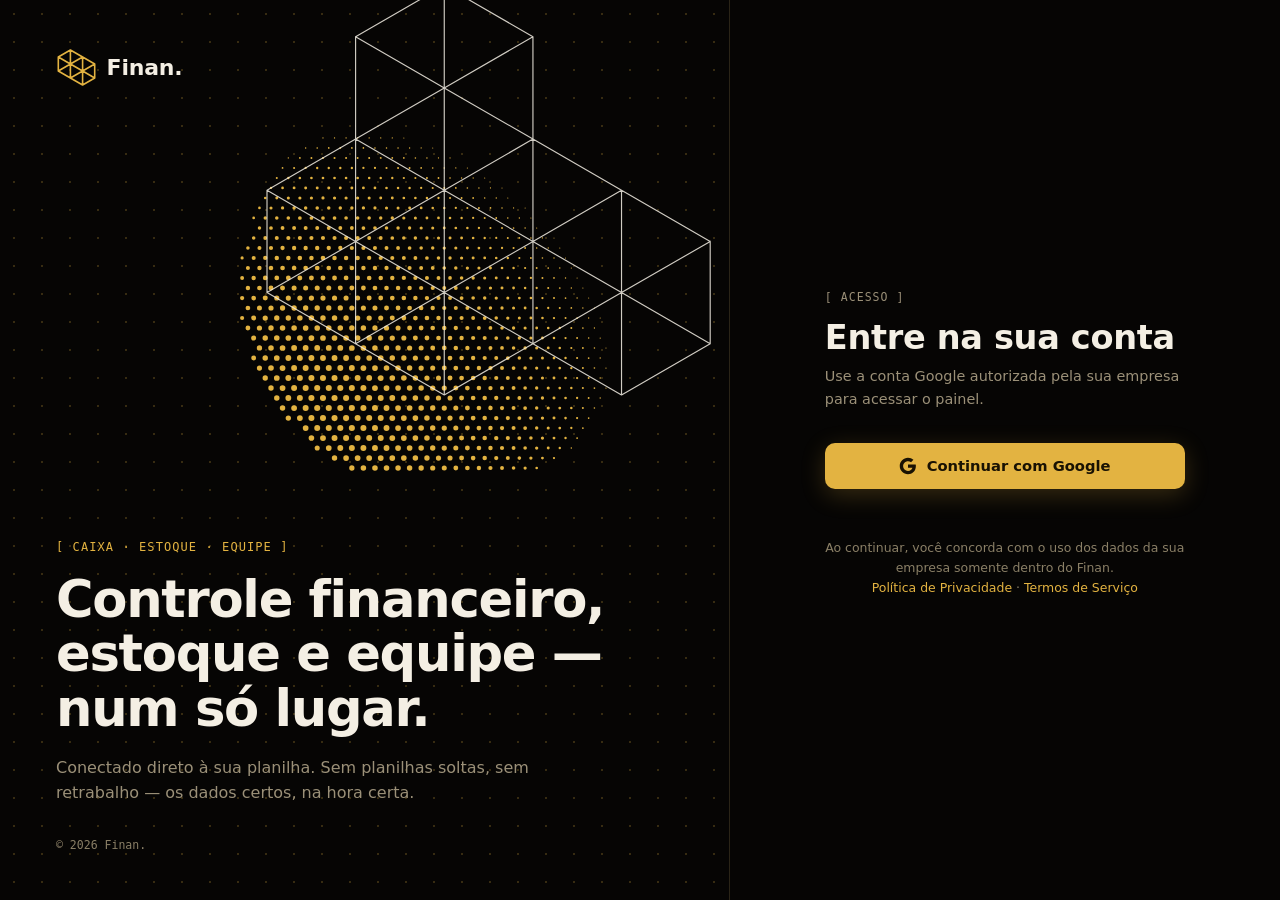
==== index.html @ 693cfd3f "Finan., segmentos e planilhas adaptáveis" ====
<!DOCTYPE html>
<html lang="pt-BR">
<head>
<meta charset="UTF-8">
<meta name="viewport" content="width=device-width, initial-scale=1.0, viewport-fit=cover">
<meta name="theme-color" content="#060504">
<meta name="mobile-web-app-capable" content="yes">
<meta name="apple-mobile-web-app-capable" content="yes">
<meta name="apple-mobile-web-app-title" content="Finan.">
<link rel="manifest" href="manifest.webmanifest">
<link rel="apple-touch-icon" href="icons/icon-180.png">
<meta http-equiv="Content-Security-Policy" content="default-src 'self'; script-src 'self' https://accounts.google.com; style-src 'self' 'unsafe-inline' https://fonts.googleapis.com; font-src 'self' https://fonts.gstatic.com; img-src 'self' data:; connect-src 'self' https://script.google.com https://script.googleusercontent.com https://sheets.googleapis.com https://oauth2.googleapis.com https://www.googleapis.com https://accounts.google.com https://fonts.googleapis.com https://fonts.gstatic.com; frame-src https://accounts.google.com; base-uri 'self'; form-action 'self'; object-src 'none';">
<script src="js/seguranca.js"></script>
<title>Finan. — Financeiro</title>
<link rel="icon" href="data:image/svg+xml,%3Csvg xmlns='http://www.w3.org/2000/svg' viewBox='0 0 32 32'%3E%3Crect width='32' height='32' rx='7' fill='%23e3b341'/%3E%3Ctext x='16' y='22' font-family='Arial,sans-serif' font-size='17' font-weight='700' fill='%23191203' text-anchor='middle'%3EF%3C/text%3E%3C/svg%3E">
<link rel="preconnect" href="https://fonts.googleapis.com">
<link rel="preconnect" href="https://fonts.gstatic.com" crossorigin>
<link rel="stylesheet" href="https://fonts.googleapis.com/css2?family=Space+Grotesk:wght@400;500;600;700&family=JetBrains+Mono:wght@400;500;700&display=swap">
<link rel="stylesheet" href="css/style.css">
</head>
<body>

<div id="login-screen" class="login-screen">
  <div class="auth-brand auth-brand-full">
    <div class="auth-dotgrid"></div>
    <div class="auth-art" data-art="brand"></div>
    <div class="auth-brand-mark">
      <span class="auth-logo" data-art="logo-lg"></span>
      <span class="auth-wordmark">Finan.</span>
    </div>
    <div class="auth-brand-copy">
      <div class="auth-tag">[ caixa · estoque · equipe ]</div>
      <div class="auth-headline">Controle financeiro,<br>estoque e equipe —<br>num só lugar.</div>
      <div class="auth-subhead">Conectado direto à sua planilha. Sem planilhas soltas, sem retrabalho — os dados certos, na hora certa.</div>
    </div>
    <div class="auth-brand-foot">© 2026 Finan.</div>
  </div>
  <div class="auth-panel">
    <div class="auth-panel-inner">
      <div class="auth-eyebrow">[ acesso ]</div>
      <h1>Entre na sua conta</h1>
      <p class="auth-lede">Use a conta Google autorizada pela sua empresa para acessar o painel.</p>
      <button id="btn-login">
        <svg width="18" height="18" viewBox="0 0 48 48" aria-hidden="true"><path fill="#fff" d="M44.5 20H24v8.5h11.8C34.7 33.9 30 37 24 37c-7.2 0-13-5.8-13-13s5.8-13 13-13c3.1 0 5.9 1.1 8.1 2.9l6.4-6.4C34.6 4.1 29.6 2 24 2 11.8 2 2 11.8 2 24s9.8 22 22 22c11 0 21-8 21-22 0-1.3-.2-2.7-.5-4z"/></svg>
        Continuar com Google
      </button>
      <p id="login-status" class="status-message"></p>
      <p class="auth-fineprint">Ao continuar, você concorda com o uso dos dados da sua empresa somente dentro do Finan.<br><a href="privacidade.html">Política de Privacidade</a> · <a href="termos.html">Termos de Serviço</a></p>
    </div>
  </div>
</div>

<div id="company-picker-screen" class="login-screen" hidden>
  <div class="auth-brand"><div class="auth-dotgrid"></div><div class="auth-brand-mark"><span class="auth-logo" data-art="logo-lg"></span><span class="auth-wordmark">Finan.</span></div></div>
  <div class="auth-panel">
    <div class="auth-panel-inner">
      <div class="auth-eyebrow">Bem-vindo de volta</div>
      <h1>Escolha a empresa</h1>
      <div id="company-picker-list" class="company-picker-list"></div>
      <button type="button" id="btn-picker-logout" class="btn-logout">Sair</button>
    </div>
  </div>
</div>

<div id="cadastro-screen" class="login-screen" hidden>
  <div class="auth-brand"><div class="auth-dotgrid"></div><div class="auth-brand-mark"><span class="auth-logo" data-art="logo-lg"></span><span class="auth-wordmark">Finan.</span></div></div>
  <div class="auth-panel">
    <div class="auth-panel-inner">
      <div class="auth-eyebrow">Configuração inicial</div>
      <h1>Você é o primeiro acesso</h1>
      <p class="auth-lede" id="cadastro-email"></p>
      <form id="cadastro-form">
        <input type="text" id="cadastro-nome" placeholder="Seu nome" autocomplete="name" required>
        <button type="submit">Continuar</button>
        <p id="cadastro-status" class="status-message"></p>
      </form>
    </div>
  </div>
</div>

<div id="acesso-negado-screen" class="login-screen" hidden>
  <div class="auth-brand"><div class="auth-dotgrid"></div><div class="auth-brand-mark"><span class="auth-logo" data-art="logo-lg"></span><span class="auth-wordmark">Finan.</span></div></div>
  <div class="auth-panel">
    <div class="auth-panel-inner">
      <div class="auth-eyebrow">Acesso restrito</div>
      <h1>Acesso não liberado</h1>
      <p class="auth-lede" id="acesso-negado-mensagem"></p>
      <button type="button" id="btn-acesso-negado-sair" class="btn-logout">Sair</button>
    </div>
  </div>
</div>

<div id="solicitar-acesso-screen" class="login-screen" hidden>
  <div class="auth-brand"><div class="auth-dotgrid"></div><div class="auth-brand-mark"><span class="auth-logo" data-art="logo-lg"></span><span class="auth-wordmark">Finan.</span></div></div>
  <div class="auth-panel">
    <div class="auth-panel-inner">
      <div class="auth-eyebrow">[ pedir acesso ]</div>
      <h1 id="solicitar-titulo">Peça o seu acesso</h1>
      <p class="auth-lede" id="solicitar-lede"></p>
      <form id="solicitar-form" class="solicitar-form">
        <div class="tipo-pedido" role="radiogroup" aria-label="Tipo de pedido">
          <label class="tipo-opcao"><input type="radio" name="solicitar-tipo" value="nova" checked> Quero usar o Finan. na minha empresa</label>
          <label class="tipo-opcao"><input type="radio" name="solicitar-tipo" value="existente"> Trabalho em uma empresa que já usa o Finan.</label>
        </div>
        <input type="text" id="solicitar-nome" placeholder="Seu nome" autocomplete="name" maxlength="80" required>
        <input type="text" id="solicitar-empresa" placeholder="Nome da sua empresa" maxlength="80" required>
        <textarea id="solicitar-mensagem" placeholder="Mensagem (opcional): telefone, ramo da empresa, o que você precisa" maxlength="500" rows="3"></textarea>
        <button type="submit" id="btn-solicitar-enviar">Enviar pedido</button>
      </form>
      <p id="solicitar-estado" class="solicitar-estado" hidden></p>
      <p id="solicitar-status" class="status-message"></p>
      <button type="button" id="btn-solicitar-verificar" class="btn-logout" hidden>Verificar de novo</button>
      <button type="button" id="btn-solicitar-sair" class="btn-logout">Sair</button>
    </div>
  </div>
</div>

<div id="sistema-screen" class="sistema-screen" hidden>
  <header class="sistema-topo">
    <div class="sistema-marca"><span class="sidebar-logo" data-art="logo"></span><span class="sidebar-title">Finan.</span></div>
    <div class="sistema-topo-meio">
      <span class="topbar-eyebrow">// painel do sistema</span>
      <span class="sistema-email" id="sistema-email"></span>
    </div>
    <div class="sistema-topo-acoes">
      <button type="button" id="btn-sistema-atualizar" class="usuario-action-btn">Atualizar</button>
      <button type="button" id="btn-sistema-abrir-empresa" class="usuario-action-btn" hidden>Abrir uma empresa</button>
      <button type="button" id="btn-sistema-sair" class="btn-logout">Sair</button>
    </div>
  </header>
  <main class="sistema-main">
    <section class="card">
      <h2>Pedidos de acesso <span id="sistema-pedidos-contador" class="sistema-contador"></span></h2>
      <p class="field-hint">Quem entrou com uma conta Google sem acesso pode pedir liberação. Este painel não mostra dados financeiros de nenhuma empresa.</p>
      <div id="pedidos-lista" class="pedidos-lista"></div>
      <p id="pedidos-status" class="status-message"></p>
    </section>

    <section class="card">
      <h2>Criar empresa</h2>
      <p class="field-hint">A pessoa informada vira Master da empresa nova e entra com a conta Google dela, vendo só essa empresa.</p>
      <form id="empresa-add-form" class="lancamento-form">
        <div class="form-grid">
          <div class="form-field">
            <label for="empresa-add-nome">Nome da empresa</label>
            <input type="text" id="empresa-add-nome" maxlength="80" required>
          </div>
          <div class="form-field">
            <label for="empresa-add-segmento">Segmento</label>
            <select id="empresa-add-segmento" required></select>
          </div>
          <div class="form-field">
            <label for="empresa-add-email">E-mail Google do administrador</label>
            <input type="email" id="empresa-add-email" required>
          </div>
          <div class="form-field">
            <label for="empresa-add-dono">Nome do administrador</label>
            <input type="text" id="empresa-add-dono" maxlength="80" required>
          </div>
        </div>
        <label class="check-line"><input type="checkbox" id="empresa-add-meu-acesso"> Entrar também como Master nessa empresa (só para dar suporte)</label>
        <div class="form-actions">
          <button type="submit" id="btn-empresa-add">Criar empresa</button>
          <span id="empresa-add-status" class="status-message"></span>
        </div>
      </form>
    </section>

    <section class="card">
      <h2>Empresas cadastradas</h2>
      <ul id="sistema-empresas" class="lista-simples"></ul>
      <p id="sistema-empresas-status" class="status-message"></p>
    </section>
  </main>
</div>

<div id="app-shell" class="app-shell" hidden>
  <aside class="sidebar" id="sidebar">
    <div class="sidebar-header">
      <div class="sidebar-brand">
        <div class="sidebar-brand-row"><span class="sidebar-logo" data-art="logo"></span><span class="sidebar-title" id="sidebar-title">Finan.</span></div>
        <span class="sidebar-segmento" id="sidebar-segmento"></span>
        <span class="empresa-badge" id="sidebar-empresa"></span>
      </div>
      <button type="button" id="sidebar-collapse-btn" class="sidebar-collapse-btn" title="Minimizar menu" aria-label="Minimizar menu">‹</button>
    </div>
    <nav class="sidebar-nav">
      <button type="button" class="nav-item active" data-view="dashboard"><span class="nav-idx">01</span>Dashboard</button>
      <div class="nav-group">
        <button type="button" class="nav-item nav-group-toggle" data-group="lancamento">
          <span class="nav-label"><span class="nav-idx">02</span>Fluxo de Caixa</span>
          <span class="nav-caret">▾</span>
        </button>
        <div class="nav-submenu" id="submenu-lancamento" hidden>
          <button type="button" class="nav-item nav-subitem" data-view="lancamento-lista">Consultar lançamentos</button>
          <button type="button" class="nav-item nav-subitem" data-view="lancamento-form">Novo lançamento</button>
        </div>
      </div>
      <div class="nav-group">
        <button type="button" class="nav-item nav-group-toggle" data-group="estoque">
          <span class="nav-label"><span class="nav-idx">03</span>Estoque</span>
          <span class="nav-caret">▾</span>
        </button>
        <div class="nav-submenu" id="submenu-estoque" hidden>
          <button type="button" class="nav-item nav-subitem" data-view="estoque-lista">Consultar estoque</button>
          <button type="button" class="nav-item nav-subitem" data-view="estoque-form" data-vocab="novoItem">Nova peça</button>
        </div>
      </div>
      <button type="button" class="nav-item" data-view="ajustes"><span class="nav-idx">04</span>Ajustes</button>
    </nav>
    <div class="sidebar-footer">
      <div class="user-identity">
        <span id="user-avatar" class="user-avatar"></span>
        <span id="user-status" class="user-status"></span>
      </div>
      <button type="button" id="btn-logout" class="btn-logout">Sair</button>
    </div>
  </aside>

  <div id="sidebar-backdrop" class="sidebar-backdrop" hidden></div>

  <div class="app-main">
    <div id="offline-banner" class="offline-banner" hidden></div>
    <header class="app-topbar">
      <button type="button" id="sidebar-mobile-toggle" class="sidebar-mobile-toggle" aria-label="Abrir menu" title="Abrir menu">
        <svg width="18" height="18" viewBox="0 0 24 24" fill="none" stroke="currentColor" stroke-width="2.2" stroke-linecap="round" aria-hidden="true"><path d="M3 6h18M3 12h18M3 18h18"/></svg>
      </button>
      <div class="topbar-title"><span class="topbar-eyebrow" id="topbar-eyebrow">// painel</span><h2>Dashboard financeiro</h2></div>
      <button type="button" id="command-bar-trigger" class="command-bar-trigger">
        <svg width="15" height="15" viewBox="0 0 24 24" fill="none" stroke="currentColor" stroke-width="2" aria-hidden="true"><circle cx="11" cy="11" r="7"/><path d="M21 21l-4.3-4.3"/></svg>
        <span>Buscar ou executar um comando...</span>
        <span class="command-kbd">⌘K</span>
      </button>
      <span id="topbar-empresa" class="empresa-badge"></span>
    </header>

    <main>
      <section class="view-section" data-view="dashboard" id="view-dashboard">
        <section class="filters-row card">
          <div class="filter-group">
            <label for="filter-start">De</label>
            <input type="date" id="filter-start">
          </div>
          <div class="filter-group">
            <label for="filter-end">Até</label>
            <input type="date" id="filter-end">
          </div>
          <div class="filter-presets">
            <button type="button" data-preset="mes-atual">Mês atual</button>
            <button type="button" data-preset="mes-anterior">Mês anterior</button>
            <button type="button" data-preset="ano-atual">Ano atual</button>
            <button type="button" data-preset="tudo">Tudo</button>
          </div>
          <div class="filter-group filter-group-end">
            <button type="button" id="btn-refresh-dashboard" class="icon-btn" title="Atualizar dados" aria-label="Atualizar dados">⟳</button>
          </div>
        </section>

        <p id="status-message" class="status-message"></p>

        <section id="dashboard" hidden>
          <div class="kpi-row" id="kpi-row"></div>

          <div class="charts-grid">
            <div class="chart-card card" id="chart-saldo-loja">
              <h2>Saldo por loja</h2>
              <div class="chart-body"></div>
            </div>
            <div class="chart-card card" id="chart-categorias-saida">
              <h2>Gastos por categoria</h2>
              <div class="chart-body"></div>
            </div>
            <div class="chart-card card" id="atividade-recente">
              <div class="activity-head">
                <h2>Atividade recente</h2>
                <button type="button" class="activity-see-all" data-view="lancamento-lista">Ver tudo</button>
              </div>
              <div id="atividade-recente-lista" class="activity-list"></div>
            </div>
          </div>

          <div class="chart-card card full-width" id="chart-mensal">
            <h2>Entradas e saídas por mês</h2>
            <div class="chart-body"></div>
          </div>

          <div class="charts-grid">
            <div class="chart-card card" id="chart-pizza-saidas">
              <h2>Maiores saídas (por categoria)</h2>
              <div class="chart-body"></div>
            </div>
            <div class="chart-card card" id="chart-pizza-entradas">
              <h2>Maiores entradas (por categoria)</h2>
              <div class="chart-body"></div>
            </div>
          </div>
        </section>
      </section>

      <section class="view-section" data-view="lancamento-lista" id="view-lancamento-lista" hidden>
        <section class="filters-row card">
          <div class="filter-group">
            <label for="lanc-lista-inicio">De</label>
            <input type="date" id="lanc-lista-inicio">
          </div>
          <div class="filter-group">
            <label for="lanc-lista-fim">Até</label>
            <input type="date" id="lanc-lista-fim">
          </div>
          <div class="filter-group">
            <label for="lanc-lista-loja">Loja</label>
            <select id="lanc-lista-loja"></select>
          </div>
          <div class="filter-group">
            <label for="lanc-lista-tipo">Tipo</label>
            <select id="lanc-lista-tipo">
              <option value="">Todos</option>
              <option value="Entrada">Entrada</option>
              <option value="Saída">Saída</option>
            </select>
          </div>
          <div class="filter-group filter-group-grow">
            <label for="lanc-lista-busca">Buscar</label>
            <input type="text" id="lanc-lista-busca" placeholder="Categoria, pessoa, observação...">
          </div>
          <div class="filter-group filter-group-end">
            <button type="button" id="lanc-lista-export-btn" class="export-btn">Exportar CSV</button>
          </div>
        </section>

        <p id="lancamento-lista-count" class="status-message"></p>

        <div class="card table-wrapper">
          <table id="lancamento-lista-table">
            <thead>
              <tr>
                <th>#</th>
                <th>Data</th>
                <th>Loja</th>
                <th>Conta</th>
                <th>Empresa</th>
                <th>Categoria</th>
                <th>Valor</th>
                <th>Tipo</th>
                <th data-vocab="qtdNome">Peso</th>
                <th>Pessoa</th>
                <th>Observação</th>
              </tr>
            </thead>
            <tbody></tbody>
          </table>
        </div>
        <button type="button" id="lancamento-lista-mais" class="export-btn lista-mais" hidden>Mostrar mais</button>
      </section>

      <section class="view-section card" data-view="lancamento-form" id="view-lancamento-form" hidden>
        <h2>Novo lançamento</h2>
        <form id="lancamento-form" class="lancamento-form">
          <div class="form-grid">
            <div class="form-field">
              <label for="field-data">Data</label>
              <input type="date" id="field-data" required>
            </div>
            <div class="form-field">
              <label for="field-tipo">Tipo</label>
              <select id="field-tipo" required>
                <option value="Entrada">Entrada</option>
                <option value="Saída">Saída</option>
              </select>
            </div>
            <div class="form-field">
              <label for="field-valor">Valor (R$)</label>
              <input type="number" id="field-valor" step="0.01" min="0.01" required>
            </div>
            <div class="form-field">
              <label for="field-loja">Loja</label>
              <select id="field-loja" required></select>
            </div>
            <div class="form-field">
              <label for="field-conta">Conta</label>
              <select id="field-conta" required></select>
            </div>
            <div class="form-field">
              <label for="field-empresa">Empresa</label>
              <select id="field-empresa" required></select>
            </div>
            <div class="form-field">
              <label for="field-categoria">Categoria</label>
              <select id="field-categoria" required></select>
            </div>
            <div class="form-field">
              <label for="field-pessoa">Pessoa</label>
              <select id="field-pessoa" required></select>
            </div>
            <div class="form-field">
              <label for="field-peso"><span data-vocab="qtdRotulo">Peso (g)</span> — opcional</label>
              <input type="number" id="field-peso" step="0.01" min="0">
            </div>
            <div class="form-field form-field-wide">
              <label for="field-observacao">Observação</label>
              <input type="text" id="field-observacao">
            </div>
          </div>
          <div class="form-grid" id="lancamento-extras-grid" hidden></div>
          <div class="form-actions">
            <button type="submit" id="btn-salvar-lancamento">Salvar lançamento</button>
            <span id="form-status" class="status-message"></span>
          </div>
        </form>
      </section>

      <section class="view-section" data-view="estoque-lista" id="view-estoque-lista" hidden>
        <section class="filters-row card">
          <div class="filter-group">
            <label for="estoque-filtro-loja">Loja</label>
            <select id="estoque-filtro-loja"></select>
          </div>
          <div class="filter-group">
            <label for="estoque-filtro-status">Status</label>
            <select id="estoque-filtro-status">
              <option value="">Todos</option>
              <option value="em-estoque">Em estoque</option>
              <option value="com-vendedor">Com vendedor</option>
              <option value="vendido">Vendido</option>
            </select>
          </div>
          <div class="filter-group">
            <label for="estoque-filtro-tipo">Tipo</label>
            <select id="estoque-filtro-tipo"></select>
          </div>
          <div class="filter-group filter-group-grow">
            <label for="estoque-busca">Buscar</label>
            <input type="text" id="estoque-busca" placeholder="Produto, marca, observação...">
          </div>
          <div class="filter-group filter-group-end">
            <button type="button" id="estoque-export-btn" class="export-btn">Exportar CSV</button>
          </div>
        </section>

        <div id="estoque-lista-container" class="estoque-list"></div>
      </section>

      <section class="view-section card" data-view="estoque-form" id="view-estoque-form" hidden>
        <h2 data-vocab="novoItem">Nova peça</h2>
        <form id="estoque-form" class="lancamento-form">
          <div class="form-grid">
            <div class="form-field">
              <label for="estoque-field-produto">Produto</label>
              <select id="estoque-field-produto" required></select>
            </div>
            <div class="form-field">
              <label for="estoque-field-tipo">Tipo</label>
              <select id="estoque-field-tipo" required></select>
            </div>
            <div class="form-field">
              <label for="estoque-field-marca">Marca</label>
              <select id="estoque-field-marca" required></select>
            </div>
            <div class="form-field">
              <label for="estoque-field-condicao">Condição</label>
              <input type="text" id="estoque-field-condicao" placeholder="Ex: Excelente / Seminovo">
            </div>
            <div class="form-field">
              <label for="estoque-field-estado">Estado</label>
              <input type="text" id="estoque-field-estado" placeholder="Ex: Venda Direta">
            </div>
            <div class="form-field">
              <label for="estoque-field-peso" data-vocab="qtdRotulo">Peso (g)</label>
              <input type="number" id="estoque-field-peso" step="0.01" min="0.01" required>
            </div>
            <div class="form-field">
              <label for="estoque-field-pureza"><span data-vocab="espRotulo">Pureza (k)</span> — opcional</label>
              <input type="number" id="estoque-field-pureza" step="0.1" min="0">
            </div>
            <div class="form-field">
              <label for="estoque-field-custo">Valor de custo (R$)</label>
              <input type="number" id="estoque-field-custo" step="0.01" min="0.01" required>
            </div>
            <div class="form-field">
              <label for="estoque-field-data-compra">Data de compra</label>
              <input type="date" id="estoque-field-data-compra" required>
            </div>
            <div class="form-field">
              <label for="estoque-field-loja">Loja</label>
              <select id="estoque-field-loja" required></select>
            </div>
            <div class="form-field form-field-wide">
              <label for="estoque-field-observacao">Observação</label>
              <input type="text" id="estoque-field-observacao">
            </div>
          </div>
          <div class="form-grid" id="estoque-extras-grid" hidden></div>
          <div class="form-actions">
            <button type="submit" id="btn-salvar-estoque" data-vocab="salvarItem">Salvar peça</button>
            <span id="estoque-form-status" class="status-message"></span>
          </div>
        </form>
      </section>

      <section class="view-section" data-view="ajustes" id="view-ajustes" hidden>
        <section class="card">
          <h2>Minha conta</h2>
          <p><strong>Nome:</strong> <span id="ajustes-conta-nome"></span></p>
          <p><strong>E-mail:</strong> <span id="ajustes-conta-email"></span></p>
          <p><strong>Empresa:</strong> <span id="ajustes-conta-empresa"></span></p>

          <div class="form-actions">
            <button type="button" id="btn-editar-perfil">Editar perfil</button>
          </div>

          <form id="editar-perfil-form" class="lancamento-form" hidden>
            <div class="form-grid">
              <div class="form-field">
                <label for="editar-perfil-nome">Nome</label>
                <input type="text" id="editar-perfil-nome" required>
              </div>
              <div class="form-field">
                <label for="editar-perfil-tipo">Tipo de perfil</label>
                <select id="editar-perfil-tipo">
                  <option value="Visualizador">Visualizador</option>
                  <option value="Editor">Editor</option>
                  <option value="Master">Master</option>
                </select>
                <span class="field-hint" id="editar-perfil-hint"></span>
              </div>
            </div>
            <div class="form-actions">
              <button type="submit" id="btn-salvar-perfil">Salvar</button>
              <button type="button" id="btn-cancelar-perfil" class="export-btn">Cancelar</button>
              <span id="editar-perfil-status" class="status-message"></span>
            </div>
          </form>
        </section>

        <section class="card" id="ajustes-trocar-empresa-card" hidden>
          <h2>Trocar de empresa</h2>
          <p>Sua conta tem acesso a mais de uma empresa neste app.</p>
          <div class="form-actions">
            <button type="button" id="btn-trocar-empresa">Trocar de empresa</button>
          </div>
        </section>

        <section class="card" id="ajustes-sistema-card" hidden>
          <h2>Painel do sistema</h2>
          <p>Área do administrador do sistema: liberar acessos e criar empresas. Fica separada dos dados das empresas.</p>
          <div class="form-actions">
            <button type="button" id="btn-ir-sistema">Abrir o Painel do sistema</button>
          </div>
        </section>

        <div id="ajustes-usuarios-section" hidden>
          <section class="card">
            <h2>Adicionar usuário</h2>
            <form id="usuario-add-form" class="lancamento-form">
              <div class="form-grid">
                <div class="form-field">
                  <label for="usuario-add-email">E-mail (Google)</label>
                  <input type="email" id="usuario-add-email" required>
                </div>
                <div class="form-field">
                  <label for="usuario-add-nome">Nome</label>
                  <input type="text" id="usuario-add-nome" required>
                </div>
                <div class="form-field">
                  <label for="usuario-add-perfil">Perfil</label>
                  <select id="usuario-add-perfil">
                    <option value="Visualizador">Visualizador</option>
                    <option value="Editor">Editor</option>
                    <option value="Master">Master</option>
                  </select>
                </div>
              </div>
              <p class="field-hint" id="usuario-add-hint">Ao adicionar, o app já reconhece este e-mail. Para o Google permitir o acesso, compartilhe também a planilha desta empresa no Google Drive com o mesmo e-mail (Editor para quem lança dados, Leitor para quem só consulta).</p>
              <div class="form-actions">
                <button type="submit" id="btn-usuario-add">Adicionar</button>
                <span id="usuario-add-status" class="status-message"></span>
              </div>
            </form>
          </section>

          <section class="card">
            <h2>Usuários com acesso</h2>
            <div class="table-wrapper">
              <table id="usuarios-table">
                <thead>
                  <tr>
                    <th>Nome</th>
                    <th>E-mail</th>
                    <th>Perfil</th>
                    <th>Ações</th>
                  </tr>
                </thead>
                <tbody></tbody>
              </table>
            </div>
            <p id="usuarios-admin-status" class="status-message"></p>
          </section>

          <section class="card" id="ajustes-conectar-section">
            <h2>Conectar planilha</h2>
            <p class="field-hint">O app reconhece sozinho as colunas da sua planilha, mesmo fora de ordem ou com nomes diferentes. Se as abas têm outros nomes (por exemplo "Movimentações" em vez de "Lançamento"), analise a planilha aqui e confirme qual aba é o fluxo de caixa, o estoque e as listas.</p>
            <div id="conectar-leitura" class="conectar-leitura"></div>
            <div class="form-actions">
              <button type="button" id="btn-conectar-analisar">Analisar planilha</button>
              <span id="conectar-status" class="status-message"></span>
            </div>
            <div id="conectar-resultado" hidden>
              <div class="table-wrapper">
                <table id="conectar-table">
                  <thead><tr><th>Aba</th><th>O que é</th><th>Colunas reconhecidas</th></tr></thead>
                  <tbody></tbody>
                </table>
              </div>
              <div class="form-actions">
                <button type="button" id="btn-conectar-salvar">Salvar conexão</button>
              </div>
            </div>
          </section>

          <section class="card" id="ajustes-listas-section">
            <h2>Listas de apoio</h2>
            <p class="field-hint">São as opções que aparecem nos formulários (lojas, contas, categorias, pessoas...). Adicione aqui o que a sua empresa usa.</p>
            <div class="form-field listas-escolha">
              <label for="listas-select">Lista</label>
              <select id="listas-select"></select>
            </div>
            <ul id="listas-itens" class="lista-simples"></ul>
            <form id="listas-add-form" class="listas-add">
              <input type="text" id="listas-add-nome" maxlength="80" placeholder="Nome do novo item" aria-label="Nome do novo item">
              <button type="submit" class="usuario-action-btn usuario-action-primary">Adicionar</button>
            </form>
            <p id="listas-admin-status" class="status-message"></p>
          </section>
        </div>
      </section>
    </main>
  </div>
</div>

<div id="command-palette" class="command-palette" hidden>
  <div class="command-palette-box">
    <div class="command-palette-input-row">
      <svg width="15" height="15" viewBox="0 0 24 24" fill="none" stroke="currentColor" stroke-width="2" aria-hidden="true"><circle cx="11" cy="11" r="7"/><path d="M21 21l-4.3-4.3"/></svg>
      <input type="text" id="command-palette-input" placeholder="Buscar ou executar um comando..." autocomplete="off">
      <span class="command-kbd">Esc</span>
    </div>
    <div id="command-palette-results" class="command-palette-results"></div>
  </div>
</div>

<script src="https://accounts.google.com/gsi/client" async defer></script>
<script src="js/config.js"></script>
<script src="js/tenants.js"></script>
<script src="js/segmentos.js"></script>
<script src="js/auth.js"></script>
<script src="js/sheets.js"></script>
<script src="js/esquema.js"></script>
<script src="js/abas.js"></script>
<script src="js/lancamentos.js"></script>
<script src="js/lookups.js"></script>
<script src="js/roles.js"></script>
<script src="js/usuarios.js"></script>
<script src="js/usuarios-admin.js"></script>
<script src="js/listas-admin.js"></script>
<script src="js/conectar.js"></script>
<script src="js/sistema.js"></script>
<script src="js/solicitar-acesso.js"></script>
<script src="js/art.js"></script>
<script src="js/dashboard-data.js"></script>
<script src="js/charts.js"></script>
<script src="js/dashboard.js"></script>
<script src="js/lancamento-lista.js"></script>
<script src="js/offline.js"></script>
<script src="js/form.js"></script>
<script src="js/estoque.js"></script>
<script src="js/estoque-ui.js"></script>
<script src="js/export.js"></script>
<script src="js/command-palette.js"></script>
<script src="js/nav.js"></script>
<script src="js/app.js"></script>
<script src="js/sw-register.js"></script>
</body>
</html>
---- css/style.css ----
:root {
  /* Direction "Ouro" (see the Visual design system note in CLAUDE.md): a
     near-black graphite ground, one gold accent, technical mono labels. The app
     is dark-only on purpose — the whole look depends on it — so there is no
     light theme and no prefers-color-scheme block. */
  color-scheme: dark;
  --color-bg: #060504;
  --color-surface: #0e0c08;
  --color-surface-2: #15120b;
  --color-text: #f4efe4;
  --color-muted: #9b9078;
  --color-subtle: #8a7f66;
  --color-border: #2a2417;
  --color-gridline: #1c1810;
  --color-baseline: #3a3220;

  --color-accent: #e3b341;
  --color-accent-hover: #f0c55e;
  --color-accent-contrast: #191203;
  --color-accent-wash: rgba(227, 179, 65, 0.1);
  --color-edge: rgba(227, 179, 65, 0.34);

  /* "Success"/positive is the gold accent itself (entradas, favorable trends);
     danger is a warm red, so the two are never confused. */
  --color-success: #e3b341;
  --color-success-wash: rgba(227, 179, 65, 0.12);
  --color-danger: #ff6b5a;
  --color-danger-wash: rgba(255, 107, 90, 0.12);

  --hero-bg: #0e0c08;
  --hero-text: #f4efe4;
  --hero-text-muted: #9b9078;
  --hero-accent: #e3b341;

  --shadow-sm: none;
  --shadow-md: 0 12px 40px rgba(0, 0, 0, 0.55);
  --shadow-accent: 0 6px 24px rgba(227, 179, 65, 0.22);

  --font-display: "Space Grotesk", system-ui, sans-serif;
  --font-body: "Space Grotesk", system-ui, -apple-system, "Segoe UI", sans-serif;
  --font-mono: "JetBrains Mono", ui-monospace, monospace;

  /* Chart series: validated with the dataviz skill's validate_palette.py for a
     dark surface (#0e0c08) — lightness band, chroma floor, CVD separation and
     contrast all pass. A slightly deeper gold than the UI accent is what fits
     the band. Entradas = series-1 (gold), saídas = series-2 (blue). */
  --series-1: #b5890b;
  --series-2: #0694fb;
  --series-3: #0ba985;
  --series-4: #e7620b;
  --series-5: #a767fe;
  --series-6: #f63398;

  --diverging-pos: #b5890b;
  --diverging-neg: #ff6b5a;

  --good-text: #6fe0a0;
}

* {
  box-sizing: border-box;
}

[hidden] {
  display: none !important;
}

/* One consistent focus ring across every text input/select in the app,
   rather than repeating it per component rule. */
input:focus,
select:focus,
textarea:focus {
  outline: none;
  border-color: var(--color-accent);
  box-shadow: 0 0 0 3px var(--color-accent-wash);
}

button,
input,
select,
textarea {
  font-family: inherit;
}

input, select {
  transition: border-color 0.12s ease, box-shadow 0.12s ease;
}

body {
  margin: 0;
  font-family: var(--font-body);
  background: var(--color-bg);
  color: var(--color-text);
}

.user-status {
  font-size: 0.8rem;
  color: var(--color-muted);
}

/* Auth screens: split brand panel + form panel, shared by login,
   company-picker, cadastro and acesso-negado. */

.login-screen {
  min-height: 100vh;
  display: flex;
  background: var(--color-bg);
}

.auth-brand {
  width: 57%;
  min-width: 320px;
  max-width: 820px;
  flex-shrink: 0;
  position: relative;
  overflow: hidden;
  background: var(--color-bg);
  border-right: 1px solid var(--color-border);
  display: flex;
  flex-direction: column;
  padding: 3rem 3.5rem;
  box-sizing: border-box;
}

.auth-brand-full {
  justify-content: space-between;
}

.auth-dotgrid {
  position: absolute;
  inset: 0;
  background-image: radial-gradient(rgba(227, 179, 65, 0.22) 1px, transparent 1px);
  background-size: 28px 28px;
  pointer-events: none;
}

.auth-linechart {
  display: none;
}

.auth-art {
  position: absolute;
  left: 0;
  top: 0;
  width: 100%;
  height: 64%;
  pointer-events: none;
}

.art-halftone {
  color: var(--color-accent);
}

.art-wire {
  color: var(--color-text);
}

.art-accent {
  color: var(--color-accent);
}

.auth-tag {
  font-family: var(--font-mono);
  font-size: 0.75rem;
  letter-spacing: 0.09em;
  text-transform: uppercase;
  color: var(--color-accent);
  margin-bottom: 1.1rem;
}

.auth-brand-mark {
  position: relative;
  display: flex;
  align-items: center;
  gap: 0.6rem;
}

.auth-logo {
  display: flex;
  align-items: center;
  flex-shrink: 0;
}

.auth-wordmark {
  font-family: var(--font-display);
  font-weight: 700;
  font-size: 22px;
  color: var(--color-text);
  letter-spacing: -0.01em;
}

.auth-brand-copy {
  position: relative;
  margin-top: auto;
  padding-top: 2rem;
}

.auth-headline {
  font-family: var(--font-display);
  font-weight: 700;
  font-size: 3.2rem;
  line-height: 1.06;
  letter-spacing: -0.025em;
  color: var(--color-text);
  max-width: 620px;
}

.auth-subhead {
  margin-top: 1.25rem;
  font-size: 1rem;
  line-height: 1.6;
  color: var(--color-muted);
  max-width: 520px;
}

.auth-brand-foot {
  position: relative;
  font-family: var(--font-mono);
  font-size: 0.72rem;
  color: var(--color-subtle);
  margin-top: 2rem;
}

.auth-panel {
  flex: 1;
  display: flex;
  align-items: center;
  justify-content: center;
  padding: 2.5rem;
  box-sizing: border-box;
}

.auth-panel-inner {
  width: 100%;
  max-width: 360px;
}

.auth-eyebrow {
  font-family: var(--font-mono);
  font-size: 0.72rem;
  font-weight: 500;
  color: var(--color-muted);
  letter-spacing: 0.09em;
  text-transform: uppercase;
  margin-bottom: 0.9rem;
}

.auth-panel-inner h1 {
  font-family: var(--font-display);
  font-weight: 700;
  font-size: 2.1rem;
  letter-spacing: -0.01em;
  color: var(--color-text);
  margin: 0 0 0.5rem;
}

.auth-lede {
  font-size: 0.9rem;
  color: var(--color-muted);
  line-height: 1.6;
  margin: 0 0 2rem;
}

.auth-fineprint {
  margin-top: 1.1rem;
  font-size: 0.78rem;
  color: var(--color-subtle);
  text-align: center;
  line-height: 1.6;
}

#btn-login {
  width: 100%;
  display: flex;
  align-items: center;
  justify-content: center;
  gap: 0.6rem;
  background: var(--color-accent);
  color: var(--color-accent-contrast);
  border: none;
  border-radius: 10px;
  padding: 0.85rem 1.25rem;
  font-family: var(--font-body);
  font-size: 0.92rem;
  font-weight: 600;
  cursor: pointer;
  box-shadow: var(--shadow-accent);
  transition: background-color 0.12s ease, box-shadow 0.12s ease, transform 0.1s ease;
}

#btn-login:hover {
  background: var(--color-accent-hover);
  box-shadow: var(--shadow-accent);
  transform: translateY(-1px);
}

#btn-login:active {
  transform: translateY(0);
}

#btn-login svg path {
  fill: var(--color-accent-contrast);
}

#btn-login:disabled {
  opacity: 0.6;
  cursor: default;
  transform: none;
  box-shadow: none;
}

.company-picker-list {
  display: flex;
  flex-direction: column;
  gap: 0.5rem;
  margin-bottom: 1.25rem;
}

.company-picker-btn {
  width: 100%;
  text-align: left;
  padding: 0.75rem 1rem;
  border: 1px solid var(--color-border);
  border-radius: 10px;
  background: var(--color-surface);
  color: var(--color-text);
  font-size: 0.95rem;
  cursor: pointer;
  transition: border-color 0.12s ease, box-shadow 0.12s ease;
}

.company-picker-btn:hover {
  border-color: var(--color-accent);
  box-shadow: var(--shadow-sm);
}

.company-picker-btn {
  display: flex;
  flex-direction: column;
  gap: 0.2rem;
}

.leitura-bloco h3 {
  margin: 0.75rem 0 0.25rem;
  font-family: var(--font-mono);
  font-size: 0.72rem;
  letter-spacing: 0.07em;
  text-transform: uppercase;
  color: var(--color-muted);
}

#conectar-table td,
#conectar-table th {
  white-space: normal;
  vertical-align: top;
}

#conectar-table select {
  width: 100%;
  min-width: 11rem;
}

#conectar-table td:nth-child(3) {
  color: var(--color-muted);
  font-size: 0.78rem;
  line-height: 1.45;
}

.company-picker-seg {
  font-family: var(--font-mono);
  font-size: 0.68rem;
  letter-spacing: 0.06em;
  text-transform: uppercase;
  color: var(--color-muted);
}

.sidebar-segmento {
  display: block;
  margin-top: 0.35rem;
  font-family: var(--font-mono);
  font-size: 0.66rem;
  letter-spacing: 0.07em;
  text-transform: uppercase;
  color: var(--color-muted);
}

.sidebar-segmento:empty {
  display: none;
}

#cadastro-form {
  display: flex;
  flex-direction: column;
  gap: 0.75rem;
}

#cadastro-form input[type="text"] {
  border: 1px solid var(--color-border);
  border-radius: 8px;
  padding: 0.65rem 0.8rem;
  font-size: 0.9rem;
  background: var(--color-surface);
  color: var(--color-text);
  font-family: inherit;
}

#cadastro-form button {
  background: var(--color-accent);
  color: var(--color-accent-contrast);
  border: none;
  border-radius: 8px;
  padding: 0.7rem 1rem;
  font-size: 0.9rem;
  font-weight: 600;
  cursor: pointer;
  transition: background-color 0.12s ease;
}

#cadastro-form button:hover {
  background: var(--color-accent-hover);
}

/* App shell: sidebar + content */

.app-shell {
  display: flex;
  min-height: 100vh;
}

.sidebar {
  width: 240px;
  flex-shrink: 0;
  background: var(--color-bg);
  border-right: 1px solid var(--color-border);
  display: flex;
  flex-direction: column;
  padding: 1.6rem 1rem;
  transition: width 0.15s ease, padding 0.15s ease;
}

.sidebar.collapsed {
  width: 64px;
  padding: 1.375rem 0.5rem;
}

.sidebar-header {
  display: flex;
  align-items: flex-start;
  justify-content: space-between;
  gap: 0.4rem;
  padding: 0 0.375rem 1.25rem;
}

.sidebar.collapsed .sidebar-header {
  justify-content: center;
  padding: 0 0 1.25rem;
}

.sidebar.collapsed .sidebar-brand {
  display: none;
}

.sidebar-collapse-btn {
  flex-shrink: 0;
  background: none;
  border: 1px solid var(--color-border);
  border-radius: 6px;
  width: 24px;
  height: 24px;
  line-height: 1;
  color: var(--color-subtle);
  cursor: pointer;
}

.sidebar-collapse-btn:hover {
  border-color: var(--color-accent);
  color: var(--color-accent);
}

.sidebar-brand-row {
  display: flex;
  align-items: center;
  gap: 0.6rem;
}

.sidebar-logo {
  display: flex;
  align-items: center;
}

.sidebar-title {
  font-family: var(--font-display);
  font-weight: 700;
  font-size: 1.2rem;
  letter-spacing: -0.01em;
  color: var(--color-text);
}

.empresa-badge {
  display: inline-flex;
  align-items: center;
  gap: 0.4rem;
  font-family: var(--font-mono);
  font-size: 0.68rem;
  letter-spacing: 0.07em;
  text-transform: uppercase;
  font-weight: 500;
  color: var(--color-text);
  background: transparent;
  border: 1px solid var(--color-border);
  border-radius: 8px;
  padding: 0.4rem 0.6rem;
  margin-top: 0.85rem;
}

.empresa-badge::before {
  content: "";
  width: 6px;
  height: 6px;
  border-radius: 999px;
  background: var(--color-accent);
  flex-shrink: 0;
}

.app-topbar .empresa-badge {
  margin-top: 0;
}

.empresa-badge:empty {
  display: none;
}

.sidebar.collapsed .sidebar-nav,
.sidebar.collapsed .sidebar-footer {
  display: none;
}

.sidebar-nav {
  display: flex;
  flex-direction: column;
  gap: 0.15rem;
}

.nav-item {
  display: flex;
  align-items: center;
  gap: 0.75rem;
  text-align: left;
  background: none;
  border: 1px solid transparent;
  border-radius: 10px;
  padding: 0.6rem 0.75rem;
  font-family: var(--font-body);
  font-size: 0.9rem;
  font-weight: 500;
  color: var(--color-muted);
  cursor: pointer;
  transition: background-color 0.12s ease, color 0.12s ease, border-color 0.12s ease;
}

.nav-item:hover {
  background: var(--color-surface-2);
  color: var(--color-text);
}

.nav-item.active {
  background: var(--color-accent-wash);
  border-color: var(--color-edge);
  color: var(--color-accent);
  font-weight: 600;
}

.nav-idx {
  font-family: var(--font-mono);
  font-size: 0.68rem;
  opacity: 0.7;
}

.nav-label {
  display: flex;
  align-items: center;
  gap: 0.75rem;
}

.nav-group-toggle {
  display: flex;
  align-items: center;
  justify-content: space-between;
  width: 100%;
}

.nav-group-toggle.active {
  font-weight: 600;
}

.nav-caret {
  font-size: 0.7rem;
  color: var(--color-subtle);
  transition: transform 0.15s ease;
}

.nav-group-toggle.expanded .nav-caret {
  transform: rotate(180deg);
}

.nav-submenu {
  display: flex;
  flex-direction: column;
  gap: 0.15rem;
  margin: 0.15rem 0 0.35rem 0.6rem;
  padding-left: 0.5rem;
  border-left: 1px solid var(--color-border);
}

.nav-subitem {
  font-size: 0.83rem;
  padding: 0.42rem 0.6rem;
  color: var(--color-muted);
}

.nav-subitem:hover {
  color: var(--color-text);
}

.nav-subitem.active {
  color: var(--color-accent);
  background: var(--color-accent-wash);
  box-shadow: none;
}

.sidebar-footer {
  display: flex;
  flex-direction: row;
  align-items: center;
  justify-content: space-between;
  gap: 0.5rem;
  padding: 0.75rem 0.375rem 0;
  margin-top: 0.5rem;
  border-top: 1px solid var(--color-border);
}

.user-identity {
  display: flex;
  align-items: center;
  gap: 0.55rem;
  min-width: 0;
}

.user-avatar {
  flex-shrink: 0;
  width: 30px;
  height: 30px;
  border-radius: 8px;
  background: var(--color-accent);
  color: var(--color-accent-contrast);
  font-family: var(--font-mono);
  font-weight: 700;
  font-size: 0.72rem;
  display: flex;
  align-items: center;
  justify-content: center;
}

.sidebar-footer .user-status {
  color: var(--color-muted);
  font-size: 0.78rem;
  white-space: nowrap;
  overflow: hidden;
  text-overflow: ellipsis;
}

.btn-logout {
  flex-shrink: 0;
  background: none;
  border: 1px solid var(--color-border);
  border-radius: 6px;
  padding: 0.35rem 0.75rem;
  font-size: 0.8rem;
  color: var(--color-text);
  cursor: pointer;
}

.btn-logout:hover {
  border-color: var(--color-accent);
  color: var(--color-accent);
}

.app-main {
  flex: 1;
  min-width: 0;
}

.offline-banner {
  background: color-mix(in srgb, var(--series-4) 22%, transparent);
  color: var(--color-text);
  padding: 0.55rem 1.5rem;
  font-size: 0.82rem;
  border-bottom: 1px solid var(--color-border);
}

.app-topbar {
  display: flex;
  align-items: center;
  gap: 0.75rem;
  padding: 1.4rem 2rem;
  border-bottom: 1px solid var(--color-border);
  background: var(--color-bg);
  position: relative;
  z-index: 1;
}

.topbar-title {
  display: flex;
  flex-direction: column;
  gap: 0.3rem;
  min-width: 0;
}

.topbar-eyebrow {
  font-family: var(--font-mono);
  font-size: 0.68rem;
  letter-spacing: 0.09em;
  text-transform: uppercase;
  color: var(--color-muted);
}

.app-topbar h2 {
  margin: 0;
  font-family: var(--font-display);
  font-size: 1.7rem;
  font-weight: 700;
  letter-spacing: -0.02em;
  white-space: nowrap;
}

.app-topbar .empresa-badge {
  margin-top: 0;
  flex-shrink: 0;
}

.command-bar-trigger {
  flex: 1;
  max-width: 420px;
  margin-left: auto;
  display: flex;
  align-items: center;
  gap: 0.6rem;
  border: 1px solid var(--color-border);
  border-radius: 10px;
  padding: 0.55rem 0.8rem;
  background: transparent;
  color: var(--color-muted);
  cursor: pointer;
  transition: border-color 0.12s ease;
}

.command-bar-trigger:hover {
  border-color: var(--color-accent);
}

.command-bar-trigger svg {
  flex-shrink: 0;
}

.command-bar-trigger span:not(.command-kbd) {
  flex: 1;
  text-align: left;
  font-size: 0.82rem;
}

.command-kbd {
  font-family: var(--font-mono);
  font-size: 0.68rem;
  color: var(--color-subtle);
  border: 1px solid var(--color-border);
  border-radius: 4px;
  padding: 0.1rem 0.35rem;
  background: var(--color-surface);
  flex-shrink: 0;
}

.command-palette {
  position: fixed;
  inset: 0;
  background: rgba(0, 0, 0, 0.72);
  display: flex;
  align-items: flex-start;
  justify-content: center;
  padding-top: 12vh;
  z-index: 200;
}

.command-palette-box {
  width: 100%;
  max-width: 520px;
  background: var(--color-surface);
  border: 1px solid var(--color-edge);
  border-radius: 14px;
  box-shadow: var(--shadow-md);
  overflow: hidden;
}

.command-palette-input-row {
  display: flex;
  align-items: center;
  gap: 0.65rem;
  padding: 0.85rem 1rem;
  border-bottom: 1px solid var(--color-border);
  color: var(--color-subtle);
}

.command-palette-input-row svg {
  flex-shrink: 0;
}

#command-palette-input {
  flex: 1;
  border: none;
  outline: none;
  font-size: 0.95rem;
  font-family: var(--font-body);
  color: var(--color-text);
  background: none;
}

#command-palette-input:focus {
  box-shadow: none;
  border: none;
}

.command-palette-results {
  max-height: 320px;
  overflow-y: auto;
  padding: 0.4rem;
}

.command-palette-item {
  display: flex;
  align-items: center;
  justify-content: space-between;
  padding: 0.6rem 0.7rem;
  border-radius: 8px;
  font-size: 0.88rem;
  color: var(--color-text);
  cursor: pointer;
}

.command-palette-item .command-palette-group {
  font-size: 0.75rem;
  color: var(--color-subtle);
}

.command-palette-item.active {
  background: var(--color-accent-wash);
  color: var(--color-accent);
}

.command-palette-empty {
  padding: 1.5rem 1rem;
  text-align: center;
  font-size: 0.85rem;
  color: var(--color-subtle);
}

main {
  max-width: 1200px;
  margin: 0 auto;
  padding: 1.5rem 1.5rem 3rem;
}

.status-message {
  color: var(--color-muted);
  font-size: 0.9rem;
  min-height: 1.2em;
}

.card {
  background: var(--color-surface);
  border: 1px solid var(--color-border);
  border-radius: 18px;
  padding: 1.35rem 1.5rem;
  transition: border-color 0.15s ease;
}

.card:hover {
  border-color: var(--color-edge);
}

.card h2::before {
  content: "[ ";
}

.card h2::after {
  content: " ]";
}

.card h2 {
  margin-top: 0;
  margin-bottom: 1rem;
  font-family: var(--font-mono);
  font-size: 0.72rem;
  font-weight: 500;
  letter-spacing: 0.09em;
  text-transform: uppercase;
  color: var(--color-muted);
}

.table-wrapper {
  overflow-x: auto;
  -webkit-overflow-scrolling: touch;
}

table {
  width: 100%;
  border-collapse: collapse;
  font-size: 0.85rem;
}

th, td {
  text-align: left;
  padding: 0.5rem 0.6rem;
  border-bottom: 1px solid var(--color-border);
  white-space: nowrap;
}

th {
  color: var(--color-muted);
  font-family: var(--font-mono);
  font-size: 0.68rem;
  font-weight: 500;
  letter-spacing: 0.08em;
  text-transform: uppercase;
}

td select {
  border: 1px solid var(--color-border);
  border-radius: 6px;
  padding: 0.3rem 0.5rem;
  font-size: 0.82rem;
  background: var(--color-surface);
  color: var(--color-text);
  font-family: inherit;
}

/* Filters */

.filters-row {
  display: flex;
  flex-wrap: wrap;
  align-items: flex-end;
  gap: 1.25rem;
  margin-bottom: 1.25rem;
}

.filter-group {
  display: flex;
  flex-direction: column;
  gap: 0.25rem;
  font-size: 0.8rem;
  color: var(--color-muted);
}

.filter-group input[type="date"] {
  border: 1px solid var(--color-border);
  border-radius: 6px;
  padding: 0.4rem 0.5rem;
  font-size: 0.85rem;
  background: var(--color-surface);
  color: var(--color-text);
}

.filter-group-grow {
  flex: 1;
  min-width: 200px;
}

.filter-group-end {
  justify-content: flex-end;
  margin-left: auto;
}

.icon-btn {
  background: none;
  border: 1px solid var(--color-border);
  border-radius: 6px;
  min-width: 32px;
  height: 32px;
  padding: 0 0.5rem;
  font-size: 1rem;
  line-height: 1;
  color: var(--color-muted);
  cursor: pointer;
  transition: border-color 0.12s ease, color 0.12s ease;
}

.icon-btn:hover {
  border-color: var(--color-accent);
  color: var(--color-accent);
}

.icon-btn:disabled {
  font-size: 0.78rem;
  color: var(--color-subtle);
  cursor: default;
}

.export-btn {
  background: none;
  border: 1px solid var(--color-border);
  border-radius: 6px;
  padding: 0.45rem 0.85rem;
  font-size: 0.82rem;
  color: var(--color-text);
  cursor: pointer;
  white-space: nowrap;
}

.export-btn:hover {
  border-color: var(--color-accent);
}

/* .form-actions button's descendant selector otherwise outranks .export-btn
   (higher specificity), which would make a secondary button like "Cancelar"
   render with the primary gradient — this restores the secondary look. */
.form-actions button.export-btn {
  background: none;
  color: var(--color-text);
  font-weight: 400;
  box-shadow: none;
  transform: none;
}

.form-actions button.export-btn:hover {
  border-color: var(--color-accent);
  transform: none;
  box-shadow: none;
}

.filter-group-grow input {
  border: 1px solid var(--color-border);
  border-radius: 6px;
  padding: 0.4rem 0.5rem;
  font-size: 0.85rem;
  background: var(--color-surface);
  color: var(--color-text);
  width: 100%;
}

.filters-row select {
  border: 1px solid var(--color-border);
  border-radius: 6px;
  padding: 0.4rem 0.5rem;
  font-size: 0.85rem;
  background: var(--color-surface);
  color: var(--color-text);
}

.filter-presets {
  display: flex;
  flex-wrap: wrap;
  gap: 2px;
  padding: 4px;
  border: 1px solid var(--color-border);
  border-radius: 12px;
  background: var(--color-surface);
}

.filter-presets button {
  border: none;
  background: transparent;
  color: var(--color-muted);
  border-radius: 8px;
  padding: 0.45rem 0.85rem;
  font-family: var(--font-mono);
  font-size: 0.68rem;
  letter-spacing: 0.06em;
  text-transform: uppercase;
  cursor: pointer;
}

.filter-presets button:hover {
  color: var(--color-text);
}

.filter-presets button.active {
  background: var(--color-accent);
  color: var(--color-accent-contrast);
  font-weight: 700;
}

/* KPI stat tiles — a bento grid: the balance is the big tile, the rest fit
   around it. Labels are technical mono captions, values are mono numbers. */

.kpi-row {
  display: grid;
  grid-template-columns: repeat(12, minmax(0, 1fr));
  gap: 1rem;
  margin-bottom: 1.25rem;
}

.stat-tile {
  position: relative;
  overflow: hidden;
  display: flex;
  flex-direction: column;
  grid-column: span 3;
  min-height: 190px;
  background: var(--color-surface);
  border: 1px solid var(--color-border);
  border-radius: 18px;
  padding: 1.35rem 1.4rem;
  transition: border-color 0.15s ease;
}

.stat-tile:hover {
  border-color: var(--color-edge);
}

.stat-tile:has(.stat-spark-slot) {
  min-height: 262px;
}

.stat-tile-hero {
  order: -1;
  grid-column: span 6;
}

.stat-tile:has(.stat-art-ingot) {
  grid-column: span 6;
}

.stat-tile > *:not(.stat-art):not(.stat-spark-slot) {
  position: relative;
  z-index: 1;
}

.stat-top {
  display: flex;
  flex: 0 0 auto;
  align-items: flex-start;
  justify-content: space-between;
  gap: 0.5rem;
}

.stat-label {
  font-family: var(--font-mono);
  font-size: 0.7rem;
  font-weight: 500;
  letter-spacing: 0.09em;
  text-transform: uppercase;
  color: var(--color-muted);
}

.stat-label::before {
  content: "[ ";
}

.stat-label::after {
  content: " ]";
}

.stat-icon {
  flex-shrink: 0;
  width: 28px;
  height: 28px;
  border-radius: 8px;
  border: 1px solid var(--color-border);
  display: flex;
  align-items: center;
  justify-content: center;
}

.stat-icon-success,
.stat-icon-hero {
  color: var(--color-success);
}

.stat-icon-danger {
  color: var(--color-danger);
}

.stat-icon-neutral {
  color: var(--color-muted);
}

.stat-value {
  font-family: var(--font-mono);
  font-weight: 700;
  font-size: 1.9rem;
  letter-spacing: -0.03em;
  line-height: 1.1;
  margin-top: 1rem;
  color: var(--color-text);
  white-space: nowrap;
}

.stat-tile-hero .stat-value {
  font-size: 3.4rem;
  margin-top: 1.1rem;
  line-height: 1;
}

.stat-trend {
  align-self: flex-start;
  display: inline-flex;
  align-items: center;
  gap: 0.3em;
  margin-top: 0.85rem;
  padding: 0.3rem 0.6rem;
  border-radius: 999px;
  font-family: var(--font-mono);
  font-size: 0.68rem;
  font-weight: 500;
}

.stat-trend.positive {
  color: var(--color-success);
  background: var(--color-success-wash);
}

.stat-trend.negative {
  color: var(--color-danger);
  background: var(--color-danger-wash);
}

/* Decorative art + sparklines (see js/art.js and buildSparkline). */

.stat-art {
  position: absolute;
  pointer-events: none;
}

.stat-art-hero {
  right: -30px;
  top: -10px;
  width: 330px;
  height: 260px;
  opacity: 0.9;
}

.stat-art-ingot {
  right: 12px;
  bottom: 6px;
  width: 190px;
  height: 140px;
}

.stat-spark-slot {
  position: absolute;
  left: 1.4rem;
  right: 1.4rem;
  bottom: 1.2rem;
  height: 60px;
}

.stat-spark-slot-wide {
  left: 0;
  right: 0;
  bottom: 0;
  height: 84px;
}

.stat-spark {
  display: block;
  width: 100%;
  height: 100%;
}

.stat-spark-line {
  fill: none;
  stroke: var(--color-accent);
  stroke-width: 2;
  stroke-linejoin: round;
  stroke-linecap: round;
}

.stat-spark-fill {
  fill: var(--color-accent);
  opacity: 0.14;
}

/* Chart cards */

.charts-grid {
  display: grid;
  grid-template-columns: repeat(auto-fit, minmax(360px, 1fr));
  gap: 1.25rem;
  margin-bottom: 1.25rem;
}

.chart-card {
  margin-bottom: 1.25rem;
}

.activity-head {
  display: flex;
  align-items: center;
  justify-content: space-between;
  margin-bottom: 0.4rem;
}

.activity-see-all {
  background: none;
  border: none;
  color: var(--color-accent);
  font-size: 0.78rem;
  font-weight: 600;
  cursor: pointer;
  padding: 0;
}

.activity-see-all:hover {
  color: var(--color-accent-hover);
}

.activity-list {
  display: flex;
  flex-direction: column;
}

.activity-row {
  display: flex;
  align-items: center;
  gap: 0.85rem;
  padding: 0.75rem 0.15rem;
  border-top: 1px dashed var(--color-border);
}

.activity-row:hover {
  background: transparent;
}

.activity-icon {
  flex-shrink: 0;
  width: 34px;
  height: 34px;
  border-radius: 9px;
  border: 1px solid var(--color-border);
  display: flex;
  align-items: center;
  justify-content: center;
}

.activity-icon.success {
  color: var(--color-success);
}

.activity-icon.danger {
  color: var(--color-danger);
}

.activity-info {
  flex: 1;
  min-width: 0;
}

.activity-title {
  font-size: 0.9rem;
  font-weight: 500;
  color: var(--color-text);
  white-space: nowrap;
  overflow: hidden;
  text-overflow: ellipsis;
}

.activity-meta {
  font-family: var(--font-mono);
  font-size: 0.68rem;
  color: var(--color-muted);
  margin-top: 0.2rem;
}

.activity-amount {
  flex-shrink: 0;
  font-family: var(--font-mono);
  font-size: 0.9rem;
  font-weight: 700;
}

.activity-amount.positive {
  color: var(--color-success);
}

.activity-amount.negative {
  color: var(--color-danger);
}

.chart-card.full-width {
  grid-column: 1 / -1;
}

.chart-body {
  width: 100%;
}

.chart-body svg {
  width: 100%;
  height: auto;
  display: block;
  overflow: visible;
}

.chart-axis-label,
.chart-tick-label {
  fill: var(--color-subtle);
  font-size: 11px;
}

.chart-direct-label {
  fill: var(--color-text);
  font-size: 11px;
  font-weight: 600;
}

.chart-gridline {
  stroke: var(--color-gridline);
  stroke-width: 1;
}

.chart-baseline {
  stroke: var(--color-baseline);
  stroke-width: 1;
}

.chart-bar {
  cursor: pointer;
}

.chart-bar:hover,
.chart-bar.hovered {
  filter: brightness(1.08);
}

.chart-legend {
  display: flex;
  flex-wrap: wrap;
  gap: 0.5rem 1rem;
  margin-top: 0.75rem;
  font-size: 0.8rem;
  color: var(--color-muted);
}

.chart-legend-item {
  display: flex;
  align-items: center;
  gap: 0.4rem;
}

.chart-legend-swatch {
  width: 10px;
  height: 10px;
  border-radius: 2px;
  display: inline-block;
  flex-shrink: 0;
}

.chart-table-toggle {
  margin-top: 0.75rem;
  background: none;
  border: none;
  color: var(--color-accent);
  font-size: 0.8rem;
  cursor: pointer;
  padding: 0;
}

.chart-table-view {
  margin-top: 0.75rem;
}

.chart-empty {
  color: var(--color-muted);
  font-size: 0.85rem;
  padding: 1rem 0;
}

/* Estoque list */

.estoque-list {
  display: flex;
  flex-direction: column;
  gap: 0.6rem;
}

.estoque-card {
  display: flex;
  align-items: flex-start;
  gap: 0.75rem;
  background: var(--color-surface);
  border: 1px solid var(--color-border);
  border-radius: 10px;
  padding: 0.8rem 1rem;
  cursor: grab;
  box-shadow: var(--shadow-sm);
  transition: box-shadow 0.12s ease;
}

.estoque-card:hover {
  box-shadow: var(--shadow-md);
}

.estoque-card.dragging {
  opacity: 0.4;
}

.estoque-drag-handle {
  color: var(--color-subtle);
  font-size: 0.9rem;
  line-height: 1.4;
  padding-top: 0.1rem;
  user-select: none;
}

.estoque-id {
  font-size: 0.75rem;
  color: var(--color-subtle);
  font-variant-numeric: tabular-nums;
  padding-top: 0.15rem;
  flex-shrink: 0;
}

.estoque-info {
  flex: 1;
  min-width: 0;
}

.estoque-title {
  font-weight: 600;
  font-size: 0.95rem;
}

.estoque-meta {
  font-size: 0.82rem;
  color: var(--color-muted);
  margin-top: 0.15rem;
}

.estoque-obs {
  font-size: 0.8rem;
  color: var(--color-subtle);
  margin-top: 0.3rem;
}

.estoque-status {
  flex-shrink: 0;
  font-size: 0.75rem;
  font-weight: 600;
  padding: 0.25rem 0.6rem;
  border-radius: 999px;
  white-space: nowrap;
}

.estoque-status-em-estoque {
  background: color-mix(in srgb, var(--good-text) 15%, transparent);
  color: var(--good-text);
}

.estoque-status-com-vendedor {
  background: color-mix(in srgb, var(--series-4) 20%, transparent);
  color: var(--series-4);
}

.estoque-status-vendido {
  background: var(--color-bg);
  color: var(--color-muted);
}

.estoque-actions-host {
  margin-top: 0.5rem;
}

.estoque-actions {
  display: flex;
  flex-wrap: wrap;
  gap: 0.5rem;
}

.estoque-action-btn {
  background: none;
  border: 1px solid var(--color-border);
  border-radius: 6px;
  padding: 0.3rem 0.7rem;
  font-size: 0.78rem;
  color: var(--color-text);
  cursor: pointer;
}

.estoque-action-btn:hover {
  border-color: var(--color-accent);
}

.estoque-inline-panel {
  display: flex;
  flex-wrap: wrap;
  align-items: center;
  gap: 0.5rem;
  background: var(--color-bg);
  border: 1px solid var(--color-border);
  border-radius: 6px;
  padding: 0.6rem;
}

.estoque-inline-panel select,
.estoque-inline-panel input {
  border: 1px solid var(--color-border);
  border-radius: 6px;
  padding: 0.35rem 0.5rem;
  font-size: 0.82rem;
  background: var(--color-surface);
  color: var(--color-text);
}

/* Lançamento form */

.lancamento-form {
  margin-top: 1rem;
}

.form-grid {
  display: grid;
  grid-template-columns: repeat(auto-fit, minmax(200px, 1fr));
  gap: 1rem;
}

.form-field {
  display: flex;
  flex-direction: column;
  gap: 0.3rem;
  font-size: 0.85rem;
}

.form-field-wide {
  grid-column: 1 / -1;
}

.form-field label {
  color: var(--color-muted);
}

.field-hint {
  font-size: 0.75rem;
  color: var(--color-subtle);
}

.form-field input,
.form-field select {
  border: 1px solid var(--color-border);
  border-radius: 10px;
  padding: 0.6rem 0.7rem;
  font-size: 0.9rem;
  background: var(--color-bg);
  color: var(--color-text);
  font-family: inherit;
  transition: border-color 0.12s ease, box-shadow 0.12s ease;
}

.form-field select:disabled {
  background: var(--color-bg);
  color: var(--color-subtle);
  cursor: not-allowed;
}

.form-actions {
  display: flex;
  align-items: center;
  flex-wrap: wrap;
  gap: 1rem;
  margin-top: 1.5rem;
}

.form-actions button {
  background: var(--color-accent);
  color: var(--color-accent-contrast);
  border: none;
  border-radius: 10px;
  padding: 0.7rem 1.35rem;
  font-family: var(--font-body);
  font-size: 0.92rem;
  font-weight: 700;
  cursor: pointer;
  transition: transform 0.12s ease, box-shadow 0.12s ease;
}

.form-actions button:hover {
  background: var(--color-accent-hover);
  transform: translateY(-1px);
  box-shadow: var(--shadow-accent);
}

.form-actions button:disabled {
  opacity: 0.6;
  cursor: default;
  transform: none;
  box-shadow: none;
}

/* Tooltip */

.chart-tooltip {
  position: fixed;
  pointer-events: none;
  background: var(--color-text);
  color: var(--color-bg);
  border-radius: 6px;
  padding: 0.4rem 0.6rem;
  font-size: 0.78rem;
  line-height: 1.4;
  z-index: 1000;
  opacity: 0;
  transform: translate(-9999px, -9999px);
  transition: opacity 0.08s ease;
  max-width: 220px;
}

.chart-tooltip.visible {
  opacity: 1;
}

.chart-tooltip .tooltip-title {
  color: var(--color-bg);
  opacity: 0.75;
  font-size: 0.72rem;
}

.chart-tooltip .tooltip-row {
  display: flex;
  align-items: center;
  gap: 0.35rem;
}

.chart-tooltip .tooltip-key {
  width: 8px;
  height: 2px;
  display: inline-block;
  flex-shrink: 0;
}

.chart-tooltip .tooltip-value {
  font-weight: 600;
}

/* ==========================================================================
   Mobile / small-viewport layout
   ==========================================================================
   The app was built desktop-first with no breakpoints. This section adapts
   it for phones/tablets without touching the desktop rules above:
   - the sidebar becomes an off-canvas drawer (toggled by #sidebar-mobile-toggle,
     closed by tapping #sidebar-backdrop or a nav item — see js/nav.js)
   - the auth split-screen stacks vertically
   - the topbar sheds redundant elements (company badge, ⌘K hint) that
     already live in the drawer or don't apply to touch
   - grids fall back to a single column below a width where their minmax()
     floor would otherwise overflow the viewport */

.sidebar-mobile-toggle {
  display: none;
  flex-shrink: 0;
  align-items: center;
  justify-content: center;
  width: 34px;
  height: 34px;
  background: none;
  border: 1px solid var(--color-border);
  border-radius: 8px;
  color: var(--color-text);
  cursor: pointer;
}

.sidebar-mobile-toggle:hover {
  border-color: var(--color-accent);
  color: var(--color-accent);
}

.sidebar-backdrop {
  position: fixed;
  inset: 0;
  background: rgba(0, 0, 0, 0.72);
  z-index: 205;
}

@media (max-width: 860px) {
  .sidebar-mobile-toggle {
    display: inline-flex;
  }

  .sidebar-collapse-btn {
    display: none;
  }

  /* The drawer always shows the full (non-collapsed) sidebar on mobile —
     the desktop collapsed-width preference doesn't apply here. */
  .sidebar,
  .sidebar.collapsed {
    position: fixed;
    top: 0;
    left: 0;
    bottom: 0;
    width: 78vw;
    max-width: 300px;
    padding: 1.375rem 0.875rem;
    transform: translateX(-100%);
    transition: transform 0.18s ease;
    z-index: 210;
    box-shadow: var(--shadow-md);
  }

  .sidebar.mobile-open {
    transform: translateX(0);
  }

  .sidebar.collapsed .sidebar-header {
    justify-content: space-between;
    padding: 0 0.375rem 1.25rem;
  }

  .sidebar.collapsed .sidebar-brand,
  .sidebar.collapsed .sidebar-nav,
  .sidebar.collapsed .sidebar-footer {
    display: flex;
  }

  .sidebar.collapsed .sidebar-nav {
    flex-direction: column;
  }

  .app-topbar {
    padding: 0.85rem 1rem;
    gap: 0.6rem;
  }

  .app-topbar h2 {
    flex: 1;
    min-width: 0;
    font-size: 1rem;
    overflow: hidden;
    text-overflow: ellipsis;
    white-space: nowrap;
  }

  .command-bar-trigger {
    flex: 0 0 auto;
    max-width: none;
    padding: 0.5rem;
  }

  .command-bar-trigger span:not(.command-kbd) {
    display: none;
  }

  .command-kbd {
    display: none;
  }

  .app-topbar .empresa-badge {
    display: none;
  }

  main {
    padding: 1rem 1rem 2rem;
  }

  .filters-row {
    flex-direction: column;
    align-items: stretch;
  }

  .filter-group-grow {
    min-width: 0;
  }

  .filter-group-end {
    margin-left: 0;
    justify-content: flex-start;
  }

  .filter-presets {
    width: 100%;
  }

  .estoque-card {
    flex-wrap: wrap;
  }

  .estoque-status {
    margin-left: auto;
  }

  .command-palette {
    padding-left: 0.75rem;
    padding-right: 0.75rem;
    padding-top: 8vh;
  }

  .command-palette-box {
    max-width: none;
  }
}

/* minmax(0, 1fr) rather than plain 1fr: a plain 1fr track can't shrink below
   its content's min-content width, so one nowrap child (an activity title, a
   wide SVG) would push the whole page wider than the phone and force
   sideways scrolling. */
@media (max-width: 860px) {
  .charts-grid,
  .form-grid {
    grid-template-columns: minmax(0, 1fr);
  }

  .chart-card,
  .charts-grid > *,
  .form-grid > *,
  .view-section {
    min-width: 0;
  }

  .card {
    padding: 0.95rem 1rem;
    border-radius: 12px;
  }

  /* 16px inputs: anything smaller makes iOS Safari zoom the page on focus. */
  input,
  select,
  textarea {
    font-size: 16px !important;
  }

  input:not([type="checkbox"]),
  select {
    min-height: 42px;
    min-width: 0;
  }

  input[type="date"] {
    padding-left: 0.5rem;
    padding-right: 0.4rem;
  }

  button {
    min-height: 40px;
  }

  /* --- Filters: an aligned grid instead of ragged wrapped rows --------- */
  .filters-row {
    display: grid;
    grid-template-columns: repeat(2, minmax(0, 1fr));
    gap: 0.75rem;
    align-items: end;
  }

  .filters-row > .filter-presets,
  .filters-row > .filter-group-grow,
  .filters-row > .filter-group-end {
    grid-column: 1 / -1;
  }

  .filters-row > .filter-group-end {
    order: 4;
  }

  .filters-row .filter-group input,
  .filters-row .filter-group select,
  .filters-row .filter-group-grow input {
    width: 100%;
  }

  /* Dashboard filter: [De] [Até] / presets / full-width refresh. The
     icon-only desktop button gets a text label here so it reads as a real
     button, and the label is dropped while it shows "Atualizando…". */
  #btn-refresh-dashboard {
    width: 100%;
  }

  #btn-refresh-dashboard:not(:disabled)::after {
    content: " Atualizar dados";
    font-size: 0.85rem;
  }

  .filters-row > .filter-presets {
    order: 3;
    display: grid;
    grid-template-columns: repeat(4, minmax(0, 1fr));
    gap: 0.4rem;
  }

  .filter-presets button {
    padding: 0.5rem 0.25rem;
    font-size: 0.74rem;
    white-space: nowrap;
    overflow: hidden;
    text-overflow: ellipsis;
  }

  .filter-group-end .export-btn {
    width: 100%;
  }

  /* --- KPI tiles: 2 across, hero (Saldo) full width --------------------- */
  .kpi-row {
    grid-template-columns: repeat(2, minmax(0, 1fr));
    gap: 0.6rem;
  }

  .stat-tile {
    padding: 0.8rem 0.85rem;
    min-width: 0;
  }

  .stat-tile-hero {
    grid-column: 1 / -1;
  }

  .stat-top {
    min-height: 26px;
  }

  .stat-value {
    font-size: 1.15rem;
    white-space: nowrap;
  }

  .stat-tile-hero .stat-value {
    font-size: 1.45rem;
  }

  .stat-trend-ref,
  .stat-label-extra {
    display: none;
  }

  .stat-label {
    white-space: nowrap;
    font-size: 0.78rem;
  }

  /* --- Activity feed: never let a long title widen the card ------------ */
  .activity-info,
  .activity-row {
    min-width: 0;
  }

  .activity-amount {
    flex-shrink: 0;
  }

  /* --- Tables become stacked cards (no sideways scroll) ----------------- */
  .table-wrapper {
    overflow-x: visible;
  }

  #lancamento-lista-table,
  #usuarios-table {
    display: block;
    font-size: 0.85rem;
  }

  #lancamento-lista-table thead,
  #usuarios-table thead {
    display: none;
  }

  #lancamento-lista-table tbody,
  #usuarios-table tbody {
    display: flex;
    flex-direction: column;
    gap: 0.5rem;
  }

  #lancamento-lista-table tr,
  #usuarios-table tr {
    display: grid;
    grid-template-columns: minmax(0, 1fr) auto;
    column-gap: 0.75rem;
    row-gap: 0.15rem;
    padding: 0.7rem 0.15rem;
    border-bottom: 1px solid var(--color-border);
  }

  #lancamento-lista-table td,
  #usuarios-table td {
    display: block;
    padding: 0;
    border: none;
    white-space: normal;
    min-width: 0;
    overflow-wrap: anywhere;
  }

  #lancamento-lista-table td:empty,
  #usuarios-table td:empty {
    display: none;
  }

  /* Row layout:  Categoria ............ Valor
                  Pessoa ............... Peso
                  Data ................. Loja
                  Observação (full width) */
  .lanc-col-linha,
  .lanc-col-conta,
  .lanc-col-empresa,
  .lanc-col-tipo {
    display: none !important;
  }

  .lanc-col-categoria {
    grid-column: 1;
    grid-row: 1;
    font-weight: 600;
    color: var(--color-text);
  }

  .lanc-col-valor {
    grid-column: 2;
    grid-row: 1;
    text-align: right;
    font-family: var(--font-mono);
    font-weight: 600;
    white-space: nowrap;
  }

  .lanc-col-valor.valor-entrada {
    color: var(--color-success);
  }

  .lanc-col-valor.valor-saida {
    color: var(--color-danger);
  }

  .lanc-col-pessoa {
    grid-column: 1;
    grid-row: 2;
    color: var(--color-muted);
    font-size: 0.8rem;
  }

  .lanc-col-peso {
    grid-column: 2;
    grid-row: 2;
    text-align: right;
    color: var(--color-muted);
    font-size: 0.8rem;
    white-space: nowrap;
  }

  .lanc-col-data {
    grid-column: 1;
    grid-row: 3;
    color: var(--color-subtle);
    font-size: 0.76rem;
  }

  .lanc-col-loja {
    grid-column: 2;
    grid-row: 3;
    text-align: right;
    color: var(--color-subtle);
    font-size: 0.76rem;
  }

  .lanc-col-extra {
    grid-column: 1 / -1;
    color: var(--color-subtle);
    font-size: 0.76rem;
  }

  .lanc-col-extra::before {
    content: attr(data-nome) ": ";
    color: var(--color-muted);
  }

  .lanc-col-observacao {
    grid-column: 1 / -1;
    grid-row: 4;
    color: var(--color-subtle);
    font-size: 0.76rem;
    display: -webkit-box;
    -webkit-line-clamp: 2;
    -webkit-box-orient: vertical;
    overflow: hidden;
  }

  .usuario-col-nome {
    grid-column: 1;
    grid-row: 1;
    font-weight: 600;
  }

  .usuario-col-perfil {
    grid-column: 2;
    grid-row: 1 / span 2;
    align-self: center;
  }

  .usuario-col-email {
    grid-column: 1;
    grid-row: 2;
    color: var(--color-muted);
    font-size: 0.8rem;
  }

  /* --- Estoque cards: status + actions drop below the info ------------- */
  .estoque-card {
    padding: 0.75rem 0.85rem;
  }

  .estoque-info {
    flex-basis: 60%;
  }

  .estoque-drag-handle {
    display: none;
  }

  .estoque-actions {
    gap: 0.4rem;
  }

  .estoque-inline-panel {
    flex-direction: column;
    align-items: stretch;
  }

  .form-actions button {
    flex: 1 1 auto;
  }

  /* An empty status <span> still counts as a flex item + gap, which left the
     lone primary button narrower than its siblings elsewhere in the app. */
  .form-actions .status-message:empty {
    display: none;
  }

  /* --- "Ver tabela" tables inside chart cards ------------------------- */
  .chart-table-view {
    overflow-x: visible;
  }

  .chart-table-view table {
    width: 100%;
    font-size: 0.78rem;
  }

  .chart-table-view th,
  .chart-table-view td {
    white-space: normal;
    padding: 0.45rem 0.3rem;
    overflow-wrap: anywhere;
  }

  .chart-table-view th:not(:first-child),
  .chart-table-view td:not(:first-child) {
    white-space: nowrap;
    text-align: right;
  }

  /* The donut is drawn at a fixed 260px; without this the stylesheet's
     svg width rule stretched it to the full card width on a phone. */
  .chart-body svg.chart-donut {
    display: block;
    width: 260px;
    max-width: 100%;
    height: auto;
    margin: 0 auto;
  }

  /* Stacked cards in Ajustes touched each other with no gap. */
  #view-ajustes,
  #ajustes-usuarios-section {
    display: flex;
    flex-direction: column;
    gap: 0.75rem;
  }

  /* The lone Tipo filter in Estoque would otherwise sit half-width and
     misaligned next to an empty cell. */
  .filter-group:has(#estoque-filtro-tipo) {
    grid-column: 1 / -1;
  }
}

@media (max-width: 720px) {
  .login-screen {
    flex-direction: column;
    min-height: auto;
  }

  .auth-brand {
    width: 100%;
    max-width: none;
    min-width: 0;
    min-height: 220px;
    padding: 2rem 1.5rem;
  }

  .auth-linechart {
    display: none;
  }

  .auth-headline {
    font-size: 1.5rem;
    max-width: none;
  }

  .auth-subhead {
    max-width: none;
  }

  .auth-panel {
    padding: 2rem 1.5rem;
  }

  .auth-panel-inner {
    max-width: none;
  }
}

/* Desktop dashboard: the first chart row has three cards, and with two columns
   the third (Atividade recente) sat alone with an empty slot beside it. */
@media (min-width: 861px) and (max-width: 1239px) {
  #atividade-recente {
    grid-column: 1 / -1;
  }
}

@media (min-width: 1240px) {
  .charts-grid:has(#atividade-recente) {
    grid-template-columns: repeat(3, minmax(0, 1fr));
  }
}

.lista-mais {
  display: block;
  margin: 0.75rem auto 0;
}

/* Installed on a phone's home screen / notched screens: keep content clear of
   the status bar, the home indicator and the rounded corners. */
@media (max-width: 860px) {
  .app-topbar {
    padding-top: max(0.85rem, env(safe-area-inset-top));
    padding-left: max(1rem, env(safe-area-inset-left));
    padding-right: max(1rem, env(safe-area-inset-right));
  }

  main {
    padding-bottom: max(2rem, calc(env(safe-area-inset-bottom) + 1rem));
    padding-left: max(1rem, env(safe-area-inset-left));
    padding-right: max(1rem, env(safe-area-inset-right));
  }

  .sidebar,
  .sidebar.collapsed {
    padding-top: max(1.375rem, env(safe-area-inset-top));
    padding-bottom: max(1.375rem, env(safe-area-inset-bottom));
  }

  .lista-mais {
    width: 100%;
  }

  .auth-brand {
    padding-top: max(2rem, calc(env(safe-area-inset-top) + 1rem));
  }
}

/* --------------------------------------------------------------------------
   "Ouro" look, small screens. Later than (and overriding) the earlier mobile
   blocks above, which were written for the previous look.
   -------------------------------------------------------------------------- */
@media (max-width: 860px) {
  .kpi-row {
    grid-template-columns: repeat(2, minmax(0, 1fr));
    gap: 0.6rem;
  }

  .stat-tile,
  .stat-tile:has(.stat-art-ingot) {
    grid-column: auto;
    min-height: 0;
    padding: 0.85rem 0.9rem;
  }

  .stat-tile-hero {
    grid-column: 1 / -1;
    min-height: 200px;
    padding: 1.1rem 1.15rem;
  }

  .stat-tile:has(.stat-spark-slot):not(.stat-tile-hero) {
    padding-bottom: 3.3rem;
  }

  .stat-spark-slot {
    left: 0.9rem;
    right: 0.9rem;
    bottom: 0.8rem;
    height: 34px;
  }

  .stat-spark-slot-wide {
    left: 0;
    right: 0;
    bottom: 0;
    height: 64px;
  }

  .stat-label {
    font-size: 0.64rem;
    letter-spacing: 0.06em;
  }

  .stat-value {
    font-size: 1.2rem;
    margin-top: 0.75rem;
  }

  .stat-tile-hero .stat-value {
    font-size: 2.4rem;
  }

  .stat-art-hero {
    right: -46px;
    top: -14px;
    width: 200px;
    height: 170px;
    opacity: 0.55;
  }

  .stat-art-ingot {
    display: none;
  }

  .app-topbar {
    background: var(--color-bg);
  }

  .topbar-title {
    flex: 1;
  }

  .app-topbar h2 {
    font-size: 1.25rem;
  }

  .card h2 {
    margin-bottom: 0.75rem;
  }
}

@media (max-width: 720px) {
  .auth-brand {
    padding: 2rem 1.5rem;
  }

  .auth-art {
    display: none;
  }

  .auth-headline {
    font-size: 1.8rem;
  }
}

@media (max-width: 860px) {
  .stat-tile:has(.stat-spark-slot):not(.stat-tile-hero) {
    min-height: 0;
  }

  .filters-row > .filter-presets {
    grid-template-columns: repeat(2, minmax(0, 1fr));
  }

  .filter-presets button {
    font-size: 0.68rem;
    letter-spacing: 0.05em;
  }
}

/* Ajustes → Usuários com acesso: edit / remove actions */
.usuario-col-acoes {
  white-space: nowrap;
}

.usuario-action-btn {
  background: transparent;
  border: 1px solid var(--color-border);
  border-radius: 8px;
  padding: 0.35rem 0.75rem;
  margin-right: 0.4rem;
  font-family: var(--font-body);
  font-size: 0.8rem;
  color: var(--color-text);
  cursor: pointer;
  transition: border-color 0.12s ease, color 0.12s ease;
}

.usuario-action-btn:hover {
  border-color: var(--color-accent);
  color: var(--color-accent);
}

.usuario-action-primary {
  background: var(--color-accent);
  border-color: var(--color-accent);
  color: var(--color-accent-contrast);
  font-weight: 700;
}

.usuario-action-primary:hover {
  background: var(--color-accent-hover);
  color: var(--color-accent-contrast);
}

.usuario-action-danger-soft:hover {
  border-color: var(--color-danger);
  color: var(--color-danger);
}

.usuario-action-danger {
  border-color: var(--color-danger);
  color: var(--color-danger);
  font-weight: 700;
}

#usuarios-table td input {
  width: 100%;
  min-width: 140px;
  border: 1px solid var(--color-border);
  border-radius: 8px;
  padding: 0.4rem 0.55rem;
  background: var(--color-bg);
  color: var(--color-text);
  font-size: 0.85rem;
}

@media (max-width: 860px) {
  .usuario-col-acoes {
    grid-column: 1 / -1;
    grid-row: 3;
    display: flex;
    flex-wrap: wrap;
    gap: 0.4rem;
    padding-top: 0.4rem;
  }

  .usuario-col-acoes .usuario-action-btn {
    margin-right: 0;
    flex: 1 1 auto;
  }

  #usuarios-table td input {
    min-width: 0;
  }
}

@media (max-width: 860px) {
  .usuario-col-email {
    font-size: 0.72rem;
  }
}

.auth-fineprint a {
  color: var(--color-accent);
  text-decoration: none;
}

.auth-fineprint a:hover {
  text-decoration: underline;
}

/* Ajustes → Empresas / Listas de apoio */
.lista-simples {
  list-style: none;
  margin: 0 0 1rem;
  padding: 0;
}

.lista-simples > li {
  padding: 0.55rem 0;
  border-top: 1px dashed var(--color-border);
  font-size: 0.9rem;
}

.lista-item {
  display: flex;
  align-items: center;
  justify-content: space-between;
  gap: 0.75rem;
}

.lista-item-nome {
  min-width: 0;
  overflow-wrap: anywhere;
}

.lista-item-acoes {
  display: inline-flex;
  gap: 0.4rem;
  flex-shrink: 0;
}

.lista-item-acoes .usuario-action-btn {
  margin-right: 0;
}

.lista-vazia {
  color: var(--color-muted);
}

.listas-escolha {
  max-width: 320px;
  margin-bottom: 0.75rem;
}

.listas-add {
  display: flex;
  gap: 0.6rem;
  margin-top: 0.5rem;
}

.listas-add input {
  flex: 1;
  min-width: 0;
  border: 1px solid var(--color-border);
  border-radius: 10px;
  padding: 0.6rem 0.7rem;
  background: var(--color-bg);
  color: var(--color-text);
  font-size: 0.9rem;
}

.check-line {
  display: flex;
  align-items: center;
  gap: 0.5rem;
  margin-top: 1rem;
  font-size: 0.85rem;
  color: var(--color-muted);
}

.check-line input {
  width: auto;
  min-height: 0;
}

@media (max-width: 860px) {
  .lista-item {
    flex-wrap: wrap;
  }

  .listas-add button {
    flex-shrink: 0;
  }
}

/* Access requests: the person's screen and the administrator's list */
.solicitar-form {
  display: flex;
  flex-direction: column;
  gap: 0.75rem;
}

.solicitar-form input[type="text"],
.solicitar-form textarea {
  border: 1px solid var(--color-border);
  border-radius: 10px;
  padding: 0.7rem 0.8rem;
  background: var(--color-surface);
  color: var(--color-text);
  font-family: inherit;
  font-size: 0.95rem;
  resize: vertical;
}

.solicitar-form button[type="submit"] {
  background: var(--color-accent);
  color: var(--color-accent-contrast);
  border: none;
  border-radius: 10px;
  padding: 0.8rem 1rem;
  font-size: 0.95rem;
  font-weight: 700;
  cursor: pointer;
}

.solicitar-form button[type="submit"]:hover {
  background: var(--color-accent-hover);
}

.tipo-pedido {
  display: flex;
  flex-direction: column;
  gap: 0.5rem;
}

.tipo-opcao {
  display: flex;
  align-items: flex-start;
  gap: 0.55rem;
  font-size: 0.9rem;
  color: var(--color-muted);
  cursor: pointer;
}

.tipo-opcao input {
  margin-top: 0.2rem;
  accent-color: var(--color-accent);
}

.solicitar-estado {
  font-size: 0.95rem;
  line-height: 1.55;
  color: var(--color-text);
  background: var(--color-accent-wash);
  border: 1px solid var(--color-edge);
  border-radius: 10px;
  padding: 0.8rem 0.9rem;
}

#btn-solicitar-verificar {
  margin-right: 0.5rem;
}

.nav-badge {
  margin-left: auto;
  min-width: 1.25rem;
  height: 1.25rem;
  padding: 0 0.35rem;
  border-radius: 999px;
  background: var(--color-accent);
  color: var(--color-accent-contrast);
  font-family: var(--font-mono);
  font-size: 0.68rem;
  font-weight: 700;
  display: inline-flex;
  align-items: center;
  justify-content: center;
}

.sub-titulo {
  margin: 1.4rem 0 0.6rem;
  font-size: 0.95rem;
  color: var(--color-text);
}

.pedido-card {
  border: 1px solid var(--color-border);
  border-radius: 12px;
  padding: 0.9rem 1rem;
  margin-bottom: 0.7rem;
  background: var(--color-bg);
}

.pedido-titulo {
  font-weight: 600;
  font-size: 0.92rem;
  overflow-wrap: anywhere;
}

.pedido-meta {
  margin-top: 0.15rem;
  font-family: var(--font-mono);
  font-size: 0.7rem;
  color: var(--color-muted);
}

.pedido-mensagem {
  margin-top: 0.5rem;
  font-size: 0.85rem;
  color: var(--color-muted);
  white-space: pre-wrap;
  overflow-wrap: anywhere;
}

.pedido-acoes,
.pedido-add {
  display: flex;
  flex-wrap: wrap;
  gap: 0.4rem;
  margin-top: 0.7rem;
}

.pedido-add select {
  border: 1px solid var(--color-border);
  border-radius: 8px;
  padding: 0.4rem 0.5rem;
  background: var(--color-surface);
  color: var(--color-text);
  font-size: 0.85rem;
}

.pedido-acoes .usuario-action-btn,
.pedido-add .usuario-action-btn {
  margin-right: 0;
}

/* Painel do sistema: its own screen, outside any company */
.company-picker-sistema {
  border-color: var(--color-edge);
  color: var(--color-accent);
  font-weight: 600;
}

.sistema-screen {
  min-height: 100vh;
  background: var(--color-bg);
  color: var(--color-text);
}

.sistema-topo {
  display: flex;
  align-items: center;
  gap: 1rem;
  padding: 1rem 2rem;
  border-bottom: 1px solid var(--color-border);
  flex-wrap: wrap;
}

.sistema-marca {
  display: flex;
  align-items: center;
  gap: 0.6rem;
}

.sistema-topo-meio {
  display: flex;
  flex-direction: column;
  gap: 0.2rem;
  flex: 1;
  min-width: 0;
}

.sistema-email {
  font-size: 0.85rem;
  color: var(--color-text);
  overflow-wrap: anywhere;
}

.sistema-topo-acoes {
  display: flex;
  gap: 0.5rem;
  flex-wrap: wrap;
}

.sistema-topo-acoes .usuario-action-btn {
  margin-right: 0;
}

.sistema-main {
  max-width: 900px;
  margin: 0 auto;
  padding: 1.5rem 2rem 3rem;
  display: flex;
  flex-direction: column;
  gap: 1rem;
}

.sistema-contador {
  color: var(--color-accent);
}

@media (max-width: 860px) {
  .sistema-topo {
    padding: max(0.85rem, env(safe-area-inset-top)) 1rem 0.85rem;
  }

  .sistema-main {
    padding: 1rem 1rem 2rem;
  }
}
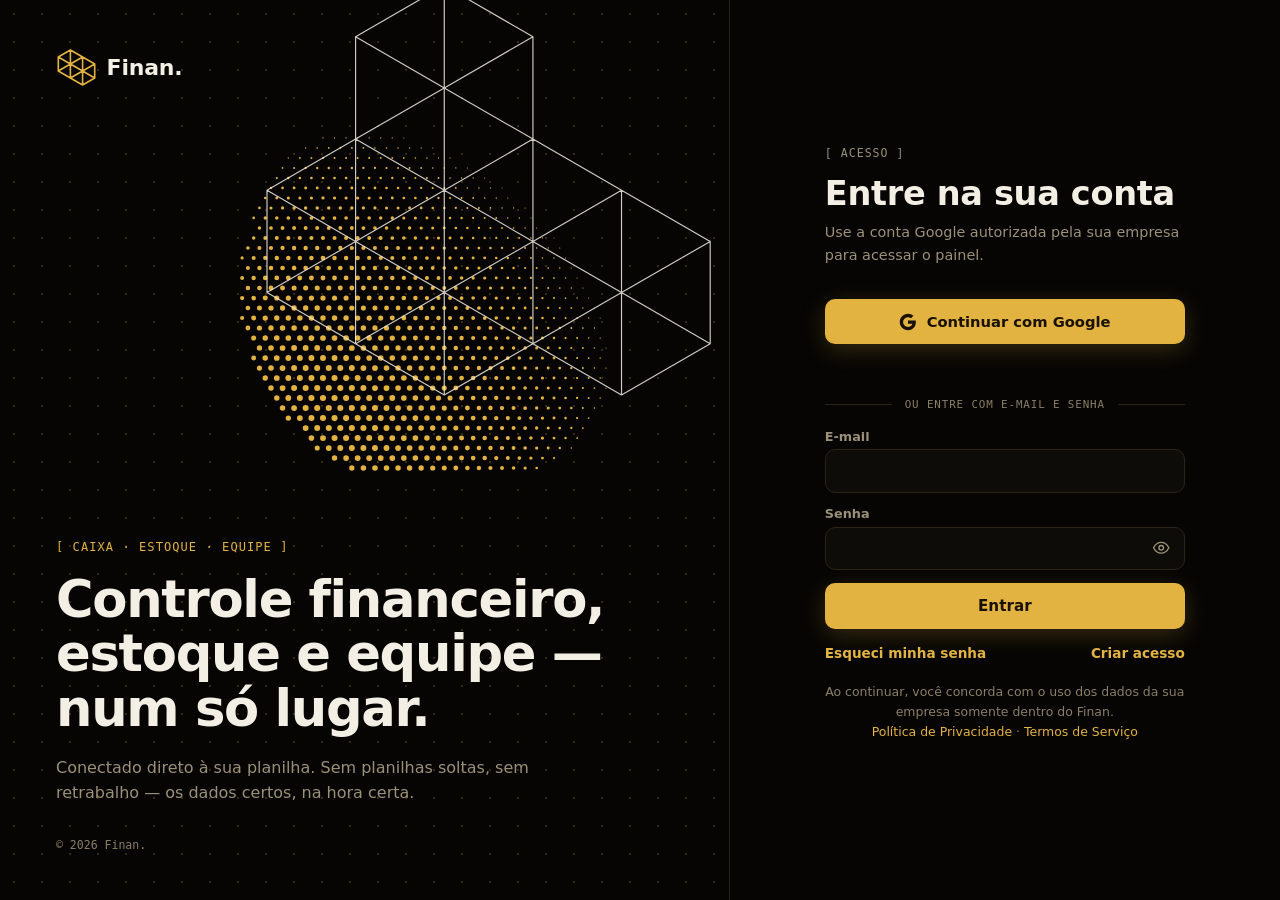
==== commit b9e74b99: "login com senha" ====
--- a/index.html
+++ b/index.html
@@ -11,6 +11,7 @@
 <link rel="apple-touch-icon" href="icons/icon-180.png">
 <meta http-equiv="Content-Security-Policy" content="default-src 'self'; script-src 'self' https://accounts.google.com; style-src 'self' 'unsafe-inline' https://fonts.googleapis.com; font-src 'self' https://fonts.gstatic.com; img-src 'self' data:; connect-src 'self' https://script.google.com https://script.googleusercontent.com https://sheets.googleapis.com https://oauth2.googleapis.com https://www.googleapis.com https://accounts.google.com https://fonts.googleapis.com https://fonts.gstatic.com; frame-src https://accounts.google.com; base-uri 'self'; form-action 'self'; object-src 'none';">
 <script src="js/seguranca.js"></script>
+<script src="js/inicio.js"></script>
 <title>Finan. — Financeiro</title>
 <link rel="icon" href="data:image/svg+xml,%3Csvg xmlns='http://www.w3.org/2000/svg' viewBox='0 0 32 32'%3E%3Crect width='32' height='32' rx='7' fill='%23e3b341'/%3E%3Ctext x='16' y='22' font-family='Arial,sans-serif' font-size='17' font-weight='700' fill='%23191203' text-anchor='middle'%3EF%3C/text%3E%3C/svg%3E">
 <link rel="preconnect" href="https://fonts.googleapis.com">
@@ -19,6 +20,11 @@
 <link rel="stylesheet" href="css/style.css">
 </head>
 <body>
+
+<div id="boot-screen" class="boot-screen" aria-live="polite">
+  <div class="auth-brand-mark"><span class="auth-logo" data-art="logo-lg"></span><span class="auth-wordmark">Finan.</span></div>
+  <p id="boot-status" class="boot-status">Carregando…</p>
+</div>
 
 <div id="login-screen" class="login-screen">
   <div class="auth-brand auth-brand-full">
@@ -45,7 +51,124 @@
         Continuar com Google
       </button>
       <p id="login-status" class="status-message"></p>
+
+      <div id="login-senha-bloco" hidden>
+        <div class="auth-divisor"><span>ou entre com e-mail e senha</span></div>
+        <form id="login-senha-form" class="auth-form" novalidate>
+          <div class="auth-campo">
+            <label for="login-email">E-mail</label>
+            <input type="email" id="login-email" autocomplete="username" inputmode="email" autocapitalize="none" spellcheck="false" maxlength="120">
+          </div>
+          <div class="auth-campo">
+            <label for="login-senha">Senha</label>
+            <div class="campo-senha"><input type="password" id="login-senha" autocomplete="current-password" maxlength="128"></div>
+          </div>
+          <button type="submit" id="btn-entrar-senha" class="auth-btn">Entrar</button>
+          <p id="login-senha-status" class="status-message" role="alert" aria-live="polite"></p>
+          <div class="auth-links">
+            <button type="button" class="link-btn" id="btn-esqueci-senha">Esqueci minha senha</button>
+            <button type="button" class="link-btn" id="btn-criar-acesso">Criar acesso</button>
+          </div>
+        </form>
+      </div>
+
       <p class="auth-fineprint">Ao continuar, você concorda com o uso dos dados da sua empresa somente dentro do Finan.<br><a href="privacidade.html">Política de Privacidade</a> · <a href="termos.html">Termos de Serviço</a></p>
+    </div>
+  </div>
+</div>
+
+<div id="senha-cadastro-screen" class="login-screen" hidden>
+  <div class="auth-brand"><div class="auth-dotgrid"></div><div class="auth-brand-mark"><span class="auth-logo" data-art="logo-lg"></span><span class="auth-wordmark">Finan.</span></div></div>
+  <div class="auth-panel">
+    <div class="auth-panel-inner">
+      <div id="cadastro-passo-dados">
+        <div class="auth-eyebrow">[ novo acesso ]</div>
+        <h1>Criar acesso</h1>
+        <p class="auth-lede">Crie um login com e-mail e senha. Vamos confirmar o seu e-mail e, em seguida, o administrador do sistema libera o acesso.</p>
+        <form id="cadastro-senha-form" class="auth-form" novalidate>
+          <div class="auth-campo"><label for="cs-nome">Seu nome</label><input type="text" id="cs-nome" autocomplete="name" maxlength="80"></div>
+          <div class="auth-campo"><label for="cs-email">E-mail</label><input type="email" id="cs-email" autocomplete="username" inputmode="email" autocapitalize="none" spellcheck="false" maxlength="120"></div>
+          <div class="auth-campo"><label for="cs-empresa">Empresa <span class="auth-opcional">(opcional)</span></label><input type="text" id="cs-empresa" autocomplete="organization" maxlength="80"></div>
+          <div class="auth-campo">
+            <label for="cs-senha">Senha</label>
+            <div class="campo-senha"><input type="password" id="cs-senha" autocomplete="new-password" maxlength="128"></div>
+            <div class="forca-senha" data-forca-de="cs-senha" data-email-de="cs-email"><div class="forca-barra"><span></span></div><p class="forca-texto"></p></div>
+          </div>
+          <div class="auth-campo">
+            <label for="cs-confirmar">Repita a senha</label>
+            <div class="campo-senha"><input type="password" id="cs-confirmar" autocomplete="new-password" maxlength="128"></div>
+          </div>
+          <p class="auth-dica">Sua senha é pessoal: não compartilhe com ninguém. Ela não é guardada em lugar nenhum, só uma verificação irreversível dela.</p>
+          <button type="submit" id="btn-cadastrar-senha" class="auth-btn">Continuar</button>
+          <p id="cadastro-senha-status" class="status-message" role="alert" aria-live="polite"></p>
+        </form>
+      </div>
+
+      <div id="cadastro-passo-codigo" hidden>
+        <div class="auth-eyebrow">[ confirmar e-mail ]</div>
+        <h1>Digite o código</h1>
+        <p class="auth-lede" id="cadastro-codigo-lede"></p>
+        <form id="cadastro-codigo-form" class="auth-form" novalidate>
+          <div class="auth-campo"><label for="cs-codigo">Código de 6 números</label><input type="text" id="cs-codigo" class="auth-codigo" inputmode="numeric" autocomplete="one-time-code" maxlength="6" pattern="[0-9]*"></div>
+          <button type="submit" id="btn-confirmar-codigo" class="auth-btn">Confirmar</button>
+          <p id="cadastro-codigo-status" class="status-message" role="alert" aria-live="polite"></p>
+          <div class="auth-links"><button type="button" class="link-btn" id="btn-reenviar-codigo">Enviar outro código</button></div>
+        </form>
+      </div>
+
+      <div id="cadastro-passo-pronto" hidden>
+        <div class="auth-eyebrow">[ quase lá ]</div>
+        <h1>Cadastro recebido</h1>
+        <p class="auth-lede">Seu e-mail foi confirmado. Agora o administrador do sistema precisa liberar o seu acesso. Você receberá um e-mail assim que isso acontecer e poderá entrar com o seu e-mail e a senha que criou.</p>
+      </div>
+
+      <button type="button" class="btn-logout" id="btn-cadastro-voltar">Voltar para a entrada</button>
+    </div>
+  </div>
+</div>
+
+<div id="senha-esqueci-screen" class="login-screen" hidden>
+  <div class="auth-brand"><div class="auth-dotgrid"></div><div class="auth-brand-mark"><span class="auth-logo" data-art="logo-lg"></span><span class="auth-wordmark">Finan.</span></div></div>
+  <div class="auth-panel">
+    <div class="auth-panel-inner">
+      <div id="esqueci-passo-email">
+        <div class="auth-eyebrow">[ senha ]</div>
+        <h1>Esqueci a senha</h1>
+        <p class="auth-lede">Informe o e-mail do seu acesso. Se ele existir, enviamos um código para você criar uma nova senha.</p>
+        <form id="esqueci-email-form" class="auth-form" novalidate>
+          <div class="auth-campo"><label for="es-email">E-mail</label><input type="email" id="es-email" autocomplete="username" inputmode="email" autocapitalize="none" spellcheck="false" maxlength="120"></div>
+          <button type="submit" id="btn-esqueci-enviar" class="auth-btn">Enviar código</button>
+          <p id="esqueci-email-status" class="status-message" role="alert" aria-live="polite"></p>
+        </form>
+      </div>
+
+      <div id="esqueci-passo-nova" hidden>
+        <div class="auth-eyebrow">[ nova senha ]</div>
+        <h1>Crie uma nova senha</h1>
+        <p class="auth-lede" id="esqueci-nova-lede"></p>
+        <form id="esqueci-nova-form" class="auth-form" novalidate>
+          <div class="auth-campo"><label for="es-codigo">Código de 6 números</label><input type="text" id="es-codigo" class="auth-codigo" inputmode="numeric" autocomplete="one-time-code" maxlength="6" pattern="[0-9]*"></div>
+          <div class="auth-campo">
+            <label for="es-senha">Nova senha</label>
+            <div class="campo-senha"><input type="password" id="es-senha" autocomplete="new-password" maxlength="128"></div>
+            <div class="forca-senha" data-forca-de="es-senha" data-email-de="es-email"><div class="forca-barra"><span></span></div><p class="forca-texto"></p></div>
+          </div>
+          <div class="auth-campo">
+            <label for="es-confirmar">Repita a nova senha</label>
+            <div class="campo-senha"><input type="password" id="es-confirmar" autocomplete="new-password" maxlength="128"></div>
+          </div>
+          <button type="submit" id="btn-esqueci-salvar" class="auth-btn">Salvar nova senha</button>
+          <p id="esqueci-nova-status" class="status-message" role="alert" aria-live="polite"></p>
+        </form>
+      </div>
+
+      <div id="esqueci-passo-pronto" hidden>
+        <div class="auth-eyebrow">[ pronto ]</div>
+        <h1>Senha alterada</h1>
+        <p class="auth-lede">Sua nova senha já vale. Entre com o seu e-mail e a nova senha.</p>
+      </div>
+
+      <button type="button" class="btn-logout" id="btn-esqueci-voltar">Voltar para a entrada</button>
     </div>
   </div>
 </div>
@@ -136,6 +259,17 @@
       <p id="pedidos-status" class="status-message"></p>
     </section>
 
+    <section class="card" id="sistema-logins-card">
+      <h2>Logins com senha <span id="sistema-logins-contador" class="sistema-contador"></span></h2>
+      <p class="field-hint">Pessoas que criaram um acesso com e-mail e senha. O e-mail delas já foi confirmado; aqui você decide se o acesso é liberado. O acesso aos dados de uma empresa continua dependendo de o administrador da empresa cadastrar o e-mail.</p>
+      <div id="logins-pendentes" class="pedidos-lista"></div>
+      <h3 class="sistema-subtitulo">Acessos ativos</h3>
+      <ul id="logins-ativos" class="lista-simples"></ul>
+      <h3 class="sistema-subtitulo">Recusados e bloqueados</h3>
+      <ul id="logins-outros" class="lista-simples"></ul>
+      <p id="logins-status" class="status-message"></p>
+    </section>
+
     <section class="card">
       <h2>Criar empresa</h2>
       <p class="field-hint">A pessoa informada vira Master da empresa nova e entra com a conta Google dela, vendo só essa empresa.</p>
@@ -178,17 +312,16 @@
   <aside class="sidebar" id="sidebar">
     <div class="sidebar-header">
       <div class="sidebar-brand">
-        <div class="sidebar-brand-row"><span class="sidebar-logo" data-art="logo"></span><span class="sidebar-title" id="sidebar-title">Finan.</span></div>
-        <span class="sidebar-segmento" id="sidebar-segmento"></span>
+        <div class="sidebar-brand-row"><span class="sidebar-logo" id="sidebar-logo" data-art="logo"></span><span class="sidebar-title" id="sidebar-title">Finan.</span></div>
         <span class="empresa-badge" id="sidebar-empresa"></span>
       </div>
       <button type="button" id="sidebar-collapse-btn" class="sidebar-collapse-btn" title="Minimizar menu" aria-label="Minimizar menu">‹</button>
     </div>
     <nav class="sidebar-nav">
-      <button type="button" class="nav-item active" data-view="dashboard"><span class="nav-idx">01</span>Dashboard</button>
+      <button type="button" class="nav-item active" data-view="dashboard">Dashboard</button>
       <div class="nav-group">
         <button type="button" class="nav-item nav-group-toggle" data-group="lancamento">
-          <span class="nav-label"><span class="nav-idx">02</span>Fluxo de Caixa</span>
+          <span class="nav-label">Fluxo de Caixa</span>
           <span class="nav-caret">▾</span>
         </button>
         <div class="nav-submenu" id="submenu-lancamento" hidden>
@@ -198,7 +331,7 @@
       </div>
       <div class="nav-group">
         <button type="button" class="nav-item nav-group-toggle" data-group="estoque">
-          <span class="nav-label"><span class="nav-idx">03</span>Estoque</span>
+          <span class="nav-label">Estoque</span>
           <span class="nav-caret">▾</span>
         </button>
         <div class="nav-submenu" id="submenu-estoque" hidden>
@@ -206,7 +339,7 @@
           <button type="button" class="nav-item nav-subitem" data-view="estoque-form" data-vocab="novoItem">Nova peça</button>
         </div>
       </div>
-      <button type="button" class="nav-item" data-view="ajustes"><span class="nav-idx">04</span>Ajustes</button>
+      <button type="button" class="nav-item" data-view="ajustes">Ajustes</button>
     </nav>
     <div class="sidebar-footer">
       <div class="user-identity">
@@ -532,6 +665,33 @@
           </form>
         </section>
 
+        <section class="card" id="ajustes-senha-card" hidden>
+          <h2>Senha de acesso</h2>
+          <p class="field-hint">Sua senha é pessoal: não compartilhe com ninguém. Ao trocar, todos os outros aparelhos em que você está conectado são desconectados.</p>
+          <form id="trocar-senha-form" class="lancamento-form" novalidate>
+            <input type="email" id="trocar-senha-usuario" class="visualmente-oculto" autocomplete="username" tabindex="-1" aria-hidden="true" readonly>
+            <div class="form-grid">
+              <div class="form-field">
+                <label for="trocar-senha-atual">Senha atual</label>
+                <div class="campo-senha"><input type="password" id="trocar-senha-atual" autocomplete="current-password" maxlength="128"></div>
+              </div>
+              <div class="form-field">
+                <label for="trocar-senha-nova">Nova senha</label>
+                <div class="campo-senha"><input type="password" id="trocar-senha-nova" autocomplete="new-password" maxlength="128"></div>
+                <div class="forca-senha" data-forca-de="trocar-senha-nova" data-email-de="trocar-senha-usuario"><div class="forca-barra"><span></span></div><p class="forca-texto"></p></div>
+              </div>
+              <div class="form-field">
+                <label for="trocar-senha-confirmar">Repita a nova senha</label>
+                <div class="campo-senha"><input type="password" id="trocar-senha-confirmar" autocomplete="new-password" maxlength="128"></div>
+              </div>
+            </div>
+            <div class="form-actions">
+              <button type="submit" id="btn-trocar-senha">Trocar senha</button>
+              <span id="trocar-senha-status" class="status-message" role="alert" aria-live="polite"></span>
+            </div>
+          </form>
+        </section>
+
         <section class="card" id="ajustes-trocar-empresa-card" hidden>
           <h2>Trocar de empresa</h2>
           <p>Sua conta tem acesso a mais de uma empresa neste app.</p>
@@ -570,7 +730,7 @@
                   </select>
                 </div>
               </div>
-              <p class="field-hint" id="usuario-add-hint">Ao adicionar, o app já reconhece este e-mail. Para o Google permitir o acesso, compartilhe também a planilha desta empresa no Google Drive com o mesmo e-mail (Editor para quem lança dados, Leitor para quem só consulta).</p>
+              <p class="field-hint" id="usuario-add-hint">Ao adicionar, a pessoa já pode entrar com esse e-mail: pela conta Google ou, se ela tiver um acesso com senha aprovado, com e-mail e senha.</p>
               <div class="form-actions">
                 <button type="submit" id="btn-usuario-add">Adicionar</button>
                 <span id="usuario-add-status" class="status-message"></span>
@@ -598,21 +758,46 @@
 
           <section class="card" id="ajustes-conectar-section">
             <h2>Conectar planilha</h2>
-            <p class="field-hint">O app reconhece sozinho as colunas da sua planilha, mesmo fora de ordem ou com nomes diferentes. Se as abas têm outros nomes (por exemplo "Movimentações" em vez de "Lançamento"), analise a planilha aqui e confirme qual aba é o fluxo de caixa, o estoque e as listas.</p>
-            <div id="conectar-leitura" class="conectar-leitura"></div>
-            <div class="form-actions">
-              <button type="button" id="btn-conectar-analisar">Analisar planilha</button>
-              <span id="conectar-status" class="status-message"></span>
-            </div>
-            <div id="conectar-resultado" hidden>
-              <div class="table-wrapper">
-                <table id="conectar-table">
-                  <thead><tr><th>Aba</th><th>O que é</th><th>Colunas reconhecidas</th></tr></thead>
-                  <tbody></tbody>
-                </table>
-              </div>
+            <div class="conectar-abas" role="tablist" aria-label="Conectar planilha">
+              <button type="button" class="conectar-aba active" role="tab" aria-selected="true" data-painel="conectar" id="aba-conectar">Conectar</button>
+              <button type="button" class="conectar-aba" role="tab" aria-selected="false" data-painel="modelo" id="aba-modelo">Baixar modelo</button>
+            </div>
+
+            <div id="conectar-painel-conectar" role="tabpanel" aria-labelledby="aba-conectar">
+              <p class="field-hint">O app reconhece sozinho as colunas da sua planilha, mesmo fora de ordem ou com nomes diferentes. Se as abas têm outros nomes (por exemplo "Movimentações" em vez de "Lançamento"), analise a planilha aqui e confirme qual aba é o fluxo de caixa, o estoque e as listas.</p>
+              <div id="conectar-leitura" class="conectar-leitura"></div>
               <div class="form-actions">
-                <button type="button" id="btn-conectar-salvar">Salvar conexão</button>
+                <button type="button" id="btn-conectar-analisar">Analisar planilha</button>
+                <span id="conectar-status" class="status-message"></span>
+              </div>
+              <div id="conectar-resultado" hidden>
+                <div class="table-wrapper">
+                  <table id="conectar-table">
+                    <thead><tr><th>Aba</th><th>O que é</th><th>Colunas reconhecidas</th></tr></thead>
+                    <tbody></tbody>
+                  </table>
+                </div>
+                <div class="form-actions">
+                  <button type="button" id="btn-conectar-salvar">Salvar conexão</button>
+                </div>
+              </div>
+            </div>
+
+            <div id="conectar-painel-modelo" role="tabpanel" aria-labelledby="aba-modelo" hidden>
+              <p class="field-hint">Não tem uma planilha ou não sabe por onde começar? Baixe o modelo: um arquivo pronto (abre no Excel, no Google Planilhas e no Numbers) com as abas e colunas que o Finan. usa, listas suspensas para facilitar o preenchimento, uma aba de instruções passo a passo e uma aba com exemplos.</p>
+              <div class="form-field modelo-escolha">
+                <label for="modelo-segmento">Modelo para o segmento</label>
+                <select id="modelo-segmento"></select>
+              </div>
+              <ul class="modelo-lista">
+                <li><strong>Instruções</strong> — como preencher, em linguagem simples.</li>
+                <li><strong>Lançamento</strong> e <strong>Estoque</strong> — as duas abas principais, já formatadas.</li>
+                <li><strong>Lojas, Contas, Categoria, Pessoa...</strong> — digite só o nome; o código aparece sozinho.</li>
+                <li><strong>Exemplo</strong> — linhas preenchidas para você se inspirar.</li>
+              </ul>
+              <div class="form-actions">
+                <button type="button" id="btn-baixar-modelo">Baixar modelo (.xlsx)</button>
+                <span id="modelo-status" class="status-message"></span>
               </div>
             </div>
           </section>
@@ -652,6 +837,8 @@
 <script src="js/config.js"></script>
 <script src="js/tenants.js"></script>
 <script src="js/segmentos.js"></script>
+<script src="js/senha.js"></script>
+<script src="js/login-senha.js"></script>
 <script src="js/auth.js"></script>
 <script src="js/sheets.js"></script>
 <script src="js/esquema.js"></script>
@@ -662,6 +849,7 @@
 <script src="js/usuarios.js"></script>
 <script src="js/usuarios-admin.js"></script>
 <script src="js/listas-admin.js"></script>
+<script src="js/modelo.js"></script>
 <script src="js/conectar.js"></script>
 <script src="js/sistema.js"></script>
 <script src="js/solicitar-acesso.js"></script>
--- a/css/style.css
+++ b/css/style.css
@@ -101,6 +101,34 @@
 /* Auth screens: split brand panel + form panel, shared by login,
    company-picker, cadastro and acesso-negado. */
 
+.boot-screen {
+  display: none;
+  min-height: 100vh;
+  flex-direction: column;
+  align-items: center;
+  justify-content: center;
+  gap: 1rem;
+  background: var(--color-bg);
+}
+
+.boot-status {
+  margin: 0;
+  font-family: var(--font-mono);
+  font-size: 0.72rem;
+  letter-spacing: 0.08em;
+  text-transform: uppercase;
+  color: var(--color-muted);
+}
+
+/* A reload with a valid session: show the quiet loading screen, never the login. */
+html.retomando .boot-screen {
+  display: flex;
+}
+
+html.retomando #login-screen {
+  display: none;
+}
+
 .login-screen {
   min-height: 100vh;
   display: flex;
@@ -340,6 +368,52 @@
   gap: 0.2rem;
 }
 
+.conectar-abas {
+  display: inline-flex;
+  gap: 0.25rem;
+  margin: 0.25rem 0 1rem;
+  padding: 0.25rem;
+  border: 1px solid var(--color-border);
+  border-radius: 10px;
+  background: var(--color-bg);
+}
+
+.conectar-aba {
+  padding: 0.45rem 0.9rem;
+  border: none;
+  border-radius: 8px;
+  background: transparent;
+  color: var(--color-muted);
+  font-family: var(--font-mono);
+  font-size: 0.72rem;
+  letter-spacing: 0.06em;
+  text-transform: uppercase;
+  cursor: pointer;
+}
+
+.conectar-aba:hover {
+  color: var(--color-text);
+}
+
+.conectar-aba.active {
+  background: var(--color-accent);
+  color: var(--color-accent-contrast);
+  font-weight: 700;
+}
+
+.modelo-escolha {
+  max-width: 22rem;
+  margin-bottom: 0.75rem;
+}
+
+.modelo-lista {
+  margin: 0 0 1rem;
+  padding-left: 1.1rem;
+  color: var(--color-muted);
+  font-size: 0.85rem;
+  line-height: 1.6;
+}
+
 .leitura-bloco h3 {
   margin: 0.75rem 0 0.25rem;
   font-family: var(--font-mono);
@@ -372,20 +446,6 @@
   letter-spacing: 0.06em;
   text-transform: uppercase;
   color: var(--color-muted);
-}
-
-.sidebar-segmento {
-  display: block;
-  margin-top: 0.35rem;
-  font-family: var(--font-mono);
-  font-size: 0.66rem;
-  letter-spacing: 0.07em;
-  text-transform: uppercase;
-  color: var(--color-muted);
-}
-
-.sidebar-segmento:empty {
-  display: none;
 }
 
 #cadastro-form {
@@ -570,12 +630,6 @@
   font-weight: 600;
 }
 
-.nav-idx {
-  font-family: var(--font-mono);
-  font-size: 0.68rem;
-  opacity: 0.7;
-}
-
 .nav-label {
   display: flex;
   align-items: center;
@@ -866,6 +920,10 @@
   max-width: 1200px;
   margin: 0 auto;
   padding: 1.5rem 1.5rem 3rem;
+}
+
+.status-message.status-erro {
+  color: var(--color-danger);
 }
 
 .status-message {
@@ -2868,3 +2926,248 @@
     padding: 1rem 1rem 2rem;
   }
 }
+
+/* ---- Login with e-mail + password ---- */
+.auth-divisor {
+  display: flex;
+  align-items: center;
+  gap: 0.8rem;
+  margin: 1.4rem 0 1.1rem;
+  color: var(--color-subtle);
+  font-family: var(--font-mono);
+  font-size: 0.68rem;
+  letter-spacing: 0.08em;
+  text-transform: uppercase;
+}
+
+.auth-divisor::before,
+.auth-divisor::after {
+  content: "";
+  flex: 1;
+  height: 1px;
+  background: var(--color-border);
+}
+
+.auth-form {
+  display: flex;
+  flex-direction: column;
+  gap: 0.85rem;
+}
+
+.auth-campo {
+  display: flex;
+  flex-direction: column;
+  gap: 0.35rem;
+}
+
+.auth-campo label {
+  font-size: 0.8rem;
+  font-weight: 600;
+  color: var(--color-muted);
+}
+
+.auth-opcional {
+  font-weight: 400;
+  color: var(--color-subtle);
+}
+
+.auth-campo input[type="text"],
+.auth-campo input[type="email"],
+.auth-campo input[type="password"],
+.campo-senha input {
+  width: 100%;
+  border: 1px solid var(--color-border);
+  border-radius: 10px;
+  padding: 0.72rem 0.85rem;
+  background: var(--color-surface);
+  color: var(--color-text);
+  font-size: 0.95rem;
+}
+
+.auth-codigo {
+  font-family: var(--font-mono);
+  font-size: 1.35rem !important;
+  letter-spacing: 0.4em;
+  text-align: center;
+}
+
+.campo-senha {
+  position: relative;
+}
+
+.campo-senha input {
+  padding-right: 3rem;
+}
+
+.btn-ver-senha {
+  position: absolute;
+  top: 50%;
+  right: 0.35rem;
+  transform: translateY(-50%);
+  display: flex;
+  align-items: center;
+  justify-content: center;
+  width: 2.3rem;
+  height: 2.3rem;
+  border: none;
+  border-radius: 8px;
+  background: transparent;
+  color: var(--color-muted);
+  cursor: pointer;
+}
+
+.btn-ver-senha:hover {
+  color: var(--color-text);
+  background: var(--color-surface-2);
+}
+
+.btn-ver-senha:focus-visible {
+  outline: 2px solid var(--color-accent);
+  outline-offset: 1px;
+}
+
+.btn-ver-senha svg {
+  width: 1.15rem;
+  height: 1.15rem;
+  fill: none;
+  stroke: currentColor;
+  stroke-width: 1.8;
+  stroke-linecap: round;
+  stroke-linejoin: round;
+}
+
+.btn-ver-senha .olho-risco {
+  display: none;
+}
+
+.btn-ver-senha.aberto .olho-risco {
+  display: block;
+}
+
+.forca-senha {
+  margin-top: 0.15rem;
+}
+
+.forca-senha .forca-barra {
+  height: 4px;
+  border-radius: 999px;
+  background: var(--color-border);
+  overflow: hidden;
+}
+
+.forca-senha .forca-barra span {
+  display: block;
+  height: 100%;
+  width: 0;
+  border-radius: 999px;
+  background: var(--color-danger);
+  transition: width 0.15s ease, background-color 0.15s ease;
+}
+
+.forca-senha[data-nivel="1"] .forca-barra span { width: 25%; background: var(--color-danger); }
+.forca-senha[data-nivel="2"] .forca-barra span { width: 50%; background: var(--color-accent); }
+.forca-senha[data-nivel="3"] .forca-barra span { width: 75%; background: var(--color-accent); }
+.forca-senha[data-nivel="4"] .forca-barra span { width: 100%; background: var(--color-success, var(--color-accent)); }
+
+.forca-senha .forca-texto {
+  margin: 0.3rem 0 0;
+  min-height: 1.1em;
+  font-size: 0.76rem;
+  color: var(--color-muted);
+}
+
+.auth-btn {
+  width: 100%;
+  border: none;
+  border-radius: 10px;
+  padding: 0.85rem 1.25rem;
+  background: var(--color-accent);
+  color: var(--color-accent-contrast);
+  font-family: var(--font-body);
+  font-size: 0.95rem;
+  font-weight: 700;
+  cursor: pointer;
+  box-shadow: var(--shadow-accent);
+  transition: background-color 0.12s ease, transform 0.1s ease;
+}
+
+.auth-btn:hover {
+  background: var(--color-accent-hover);
+  transform: translateY(-1px);
+}
+
+.auth-btn:disabled {
+  opacity: 0.6;
+  cursor: default;
+  transform: none;
+}
+
+.auth-links {
+  display: flex;
+  justify-content: space-between;
+  gap: 1rem;
+  flex-wrap: wrap;
+}
+
+.link-btn {
+  padding: 0.2rem 0;
+  border: none;
+  background: none;
+  color: var(--color-accent);
+  font-size: 0.85rem;
+  font-weight: 600;
+  cursor: pointer;
+}
+
+.link-btn:hover {
+  text-decoration: underline;
+}
+
+.link-btn:disabled {
+  color: var(--color-subtle);
+  cursor: default;
+  text-decoration: none;
+}
+
+.auth-dica {
+  margin: 0;
+  font-size: 0.78rem;
+  line-height: 1.5;
+  color: var(--color-subtle);
+}
+
+.auth-form .status-message:empty {
+  display: none;
+}
+
+#login-senha-form .status-message,
+.auth-form .status-message {
+  margin: 0;
+}
+
+.visualmente-oculto {
+  position: absolute;
+  width: 1px;
+  height: 1px;
+  padding: 0;
+  margin: -1px;
+  overflow: hidden;
+  clip: rect(0, 0, 0, 0);
+  border: 0;
+}
+
+.sistema-subtitulo {
+  margin: 1.4rem 0 0.5rem;
+  font-family: var(--font-mono);
+  font-size: 0.72rem;
+  letter-spacing: 0.08em;
+  text-transform: uppercase;
+  color: var(--color-muted);
+}
+
+.login-acoes {
+  display: flex;
+  gap: 0.5rem;
+  flex-wrap: wrap;
+  margin-top: 0.5rem;
+}
